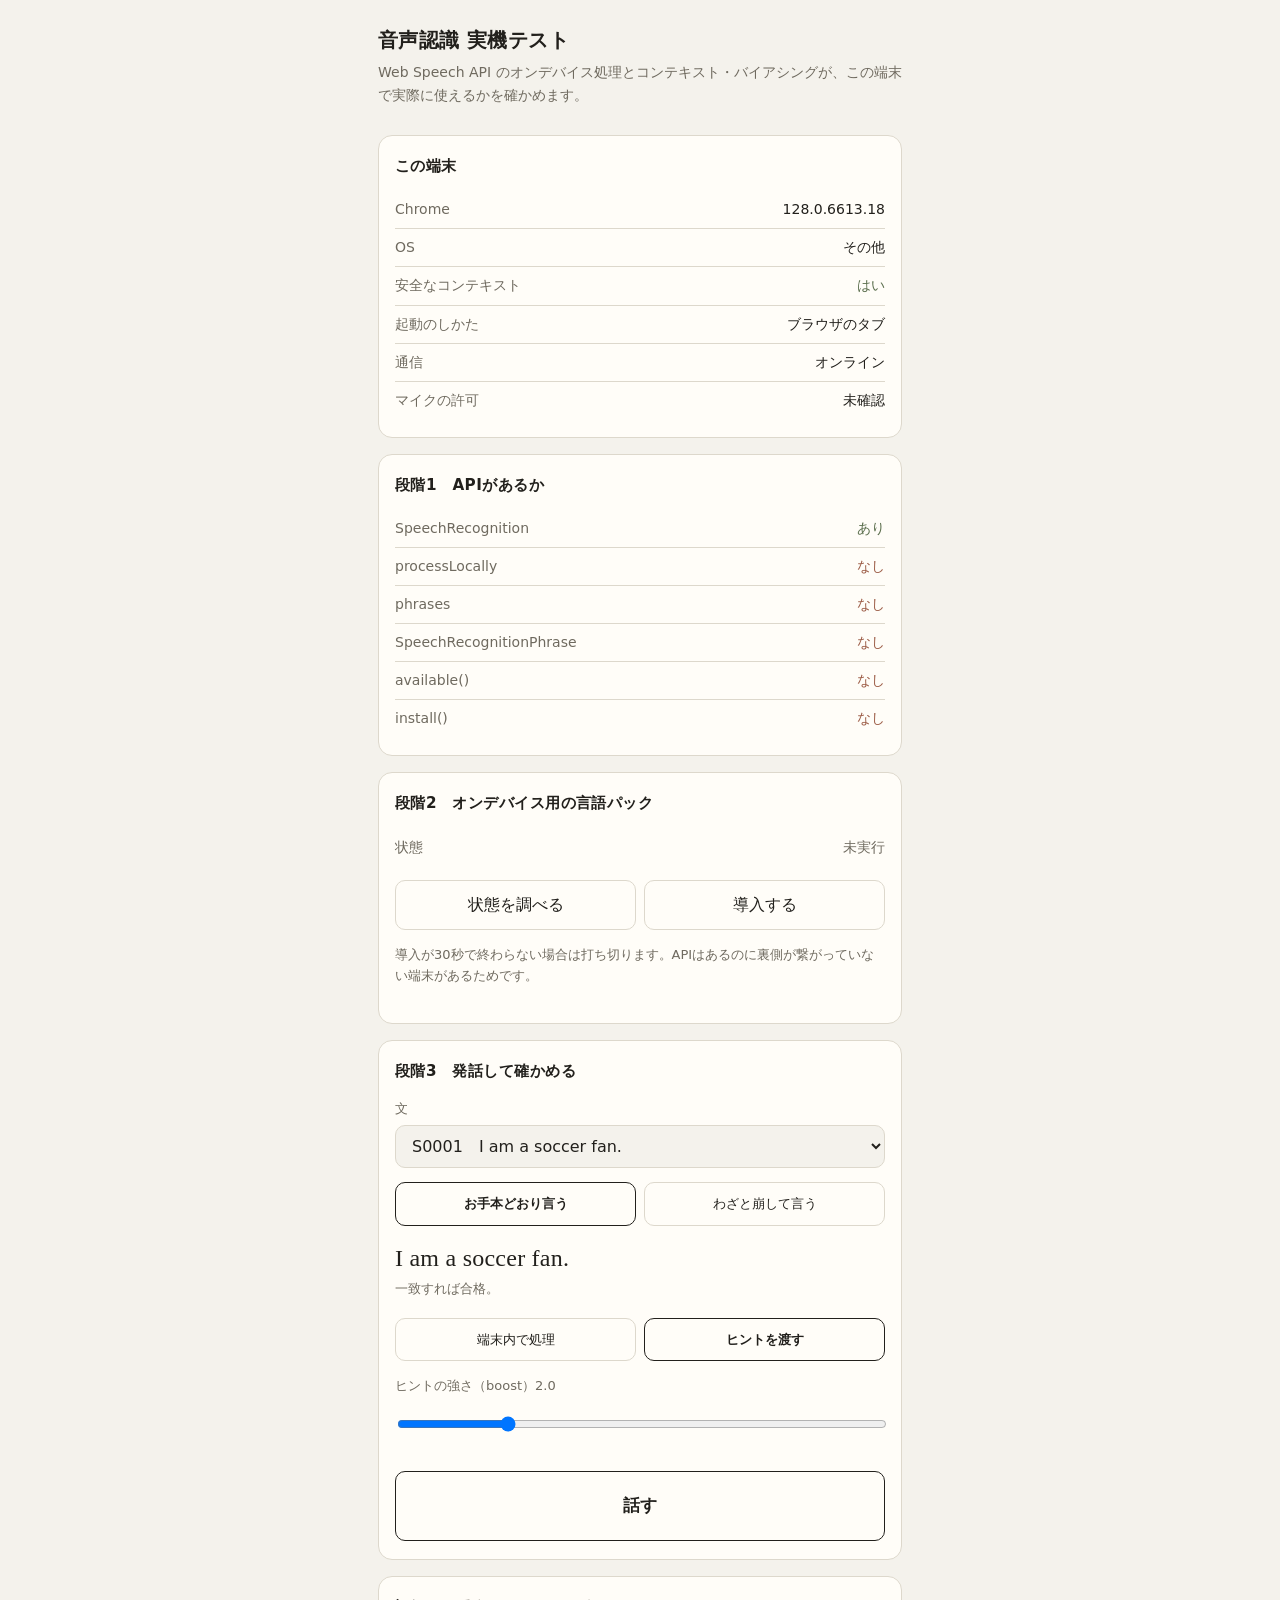
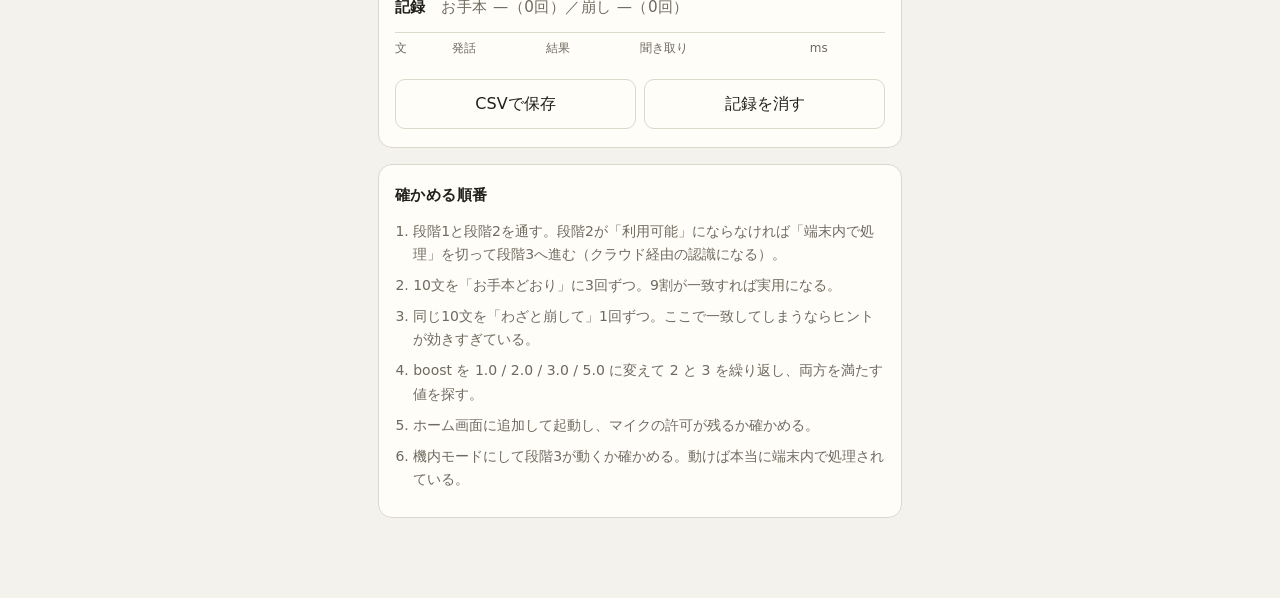
==== index.html @ e78a42db "Add files via upload" ====
<!DOCTYPE html>
<html lang="ja">
<head>
<meta charset="utf-8">
<meta name="viewport" content="width=device-width, initial-scale=1, viewport-fit=cover">
<title>音声認識 実機テスト</title>
<style>
  :root{
    color-scheme: light dark;
    --bg:#f4f2ec; --surface:#fffdf8; --line:#ddd8cc; --text:#22201c;
    --muted:#6f6a5f; --pass:#5c6f4e; --fail:#9c5c46; --wait:#7a6f52;
    box-sizing:border-box;
    padding-top: env(safe-area-inset-top, 0px);
    padding-bottom: env(safe-area-inset-bottom, 0px);
  }
  @media (prefers-color-scheme: dark){
    :root:not([data-theme="light"]){
      --bg:#1b1a17; --surface:#24221e; --line:#3b3831; --text:#e9e5db;
      --muted:#989285; --pass:#9db088; --fail:#c98a70; --wait:#bda874;
    }
  }
  :root[data-theme="dark"]{
    --bg:#1b1a17; --surface:#24221e; --line:#3b3831; --text:#e9e5db;
    --muted:#989285; --pass:#9db088; --fail:#c98a70; --wait:#bda874;
  }
  *,*::before,*::after{box-sizing:inherit}
  html{scroll-padding-top: env(safe-area-inset-top, 0px);}
  body{
    margin:0; background:var(--bg); color:var(--text);
    font-family:"Hiragino Sans","Noto Sans JP",system-ui,-apple-system,"Segoe UI",sans-serif;
    font-size:16px; line-height:1.65; -webkit-text-size-adjust:100%;
  }
  main{max-width:560px; margin:0 auto; padding:24px 18px 64px;}
  h1{font-size:1.25rem; font-weight:600; margin:0 0 4px; letter-spacing:.02em;}
  h2{font-size:.95rem; font-weight:600; margin:0 0 12px; letter-spacing:.03em;}
  p{margin:0 0 12px;}
  .lede{color:var(--muted); font-size:.875rem; margin-bottom:28px;}
  section{
    background:var(--surface); border:0.5px solid var(--line); border-radius:14px;
    padding:18px 16px; margin-bottom:16px;
  }
  .row{display:flex; justify-content:space-between; gap:12px; padding:7px 0; border-top:0.5px solid var(--line); font-size:.875rem;}
  .row:first-of-type{border-top:0;}
  .row dt{color:var(--muted); flex:0 0 auto;}
  .row dd{margin:0; text-align:right; word-break:break-word; font-variant-numeric:tabular-nums;}
  dl{margin:0;}
  .muted{color:var(--muted);}
  .pass{color:var(--pass);} .fail{color:var(--fail);} .wait{color:var(--wait);}
  button{
    font:inherit; color:var(--text); background:transparent;
    border:0.5px solid var(--line); border-radius:10px;
    padding:11px 16px; cursor:pointer; -webkit-tap-highlight-color:transparent;
  }
  button:active{transform:scale(.985);}
  button:focus-visible{outline:2px solid var(--text); outline-offset:2px;}
  button[disabled]{opacity:.4; cursor:default;}
  .primary{width:100%; padding:20px; font-size:1.05rem; font-weight:600; border-width:1px; border-color:var(--text);}
  .primary.live{border-color:var(--wait); color:var(--wait);}
  label{display:block; font-size:.8125rem; color:var(--muted); margin:14px 0 6px;}
  select, input[type=range]{width:100%; font:inherit; color:var(--text); background:var(--bg);
    border:0.5px solid var(--line); border-radius:10px; padding:10px 12px;}
  .toggles{display:flex; gap:8px; margin-top:14px; flex-wrap:wrap;}
  .toggles button{flex:1 1 0; min-width:120px; font-size:.8125rem; padding:10px 8px;}
  .toggles button[aria-pressed=true]{border-color:var(--text); font-weight:600;}
  .say{
    font-family:ui-serif,Georgia,"Times New Roman",serif;
    font-size:1.5rem; line-height:1.35; margin:16px 0 4px; letter-spacing:.01em;
  }
  .sayNote{font-size:.8125rem; color:var(--muted); margin-bottom:18px;}
  .verdict{font-size:1.05rem; font-weight:600; margin:14px 0 6px;}
  .heard{font-size:.9375rem; word-break:break-word;}
  .heard span{color:var(--muted); font-size:.8125rem;}
  table{width:100%; border-collapse:collapse; font-size:.75rem; font-variant-numeric:tabular-nums;}
  th,td{text-align:left; padding:6px 6px 6px 0; border-top:0.5px solid var(--line); vertical-align:top;}
  th{color:var(--muted); font-weight:500;}
  .logwrap{overflow-x:auto; -webkit-overflow-scrolling:touch; margin-top:4px;}
  .actions{display:flex; gap:8px; margin-top:14px;}
  .actions button{flex:1;}
  ol{margin:0; padding-left:1.3em; font-size:.875rem; color:var(--muted);}
  ol li{margin-bottom:8px;}
  code{font-family:ui-monospace,SFMono-Regular,Menlo,monospace; font-size:.85em;}
</style>
</head>
<body>
<main>
  <h1>音声認識 実機テスト</h1>
  <p class="lede">Web Speech API のオンデバイス処理とコンテキスト・バイアシングが、この端末で実際に使えるかを確かめます。</p>

  <section>
    <h2>この端末</h2>
    <dl id="env"></dl>
  </section>

  <section>
    <h2>段階1　APIがあるか</h2>
    <dl id="exist"></dl>
  </section>

  <section>
    <h2>段階2　オンデバイス用の言語パック</h2>
    <dl id="ondevice"><div class="row"><dt>状態</dt><dd class="muted">未実行</dd></div></dl>
    <div class="actions">
      <button id="btnAvail">状態を調べる</button>
      <button id="btnInstall">導入する</button>
    </div>
    <p class="sayNote" style="margin-top:14px">導入が30秒で終わらない場合は打ち切ります。APIはあるのに裏側が繋がっていない端末があるためです。</p>
  </section>

  <section>
    <h2>段階3　発話して確かめる</h2>

    <label for="sent">文</label>
    <select id="sent"></select>

    <div class="toggles" role="group" aria-label="発話の種類">
      <button id="modeOk" aria-pressed="true">お手本どおり言う</button>
      <button id="modeNg" aria-pressed="false">わざと崩して言う</button>
    </div>

    <p class="say" id="sayText"></p>
    <p class="sayNote" id="sayNote"></p>

    <div class="toggles" role="group" aria-label="認識の設定">
      <button id="tgLocal" aria-pressed="false">端末内で処理</button>
      <button id="tgPhrases" aria-pressed="true">ヒントを渡す</button>
    </div>

    <label for="boost">ヒントの強さ（boost）<span id="boostVal">2.0</span></label>
    <input type="range" id="boost" min="1" max="6" step="0.5" value="2">

    <button class="primary" id="btnRec" style="margin-top:20px">話す</button>

    <div id="result" hidden>
      <p class="verdict" id="verdict"></p>
      <p class="heard" id="heard"></p>
    </div>
  </section>

  <section>
    <h2>記録　<span id="count" style="color:var(--muted);font-weight:400"></span></h2>
    <div class="logwrap">
      <table>
        <thead><tr><th>文</th><th>発話</th><th>結果</th><th>聞き取り</th><th>ms</th></tr></thead>
        <tbody id="log"></tbody>
      </table>
    </div>
    <div class="actions">
      <button id="btnCsv">CSVで保存</button>
      <button id="btnClear">記録を消す</button>
    </div>
  </section>

  <section>
    <h2>確かめる順番</h2>
    <ol>
      <li>段階1と段階2を通す。段階2が「利用可能」にならなければ「端末内で処理」を切って段階3へ進む（クラウド経由の認識になる）。</li>
      <li>10文を「お手本どおり」に3回ずつ。9割が一致すれば実用になる。</li>
      <li>同じ10文を「わざと崩して」1回ずつ。ここで一致してしまうならヒントが効きすぎている。</li>
      <li>boost を 1.0 / 2.0 / 3.0 / 5.0 に変えて 2 と 3 を繰り返し、両方を満たす値を探す。</li>
      <li>ホーム画面に追加して起動し、マイクの許可が残るか確かめる。</li>
      <li>機内モードにして段階3が動くか確かめる。動けば本当に端末内で処理されている。</li>
    </ol>
  </section>
</main>

<script>
(() => {
'use strict';

/* ---------- 検証に使う10文 ---------- */
const SENTENCES = [
  { id:'S0001', ok:'I am a soccer fan.',                 ng:'I am a tennis fan.',            note:'fan を別の名詞に置き換えた' },
  { id:'S0002', ok:'I can see you tomorrow morning.',     ng:'I can see you tomorrow evening.',note:'morning を evening に' },
  { id:'S0003', ok:'You will be able to swim soon.',      ng:'You will be able to sing soon.', note:'swim を sing に' },
  { id:'S0004', ok:'She could play the violin at five.',  ng:'She could play the piano at five.',note:'violin を piano に' },
  { id:'S0005', ok:'You can enter if you have a ticket.', ng:'You can enter if you have a card.',note:'ticket を card に' },
  { id:'S0006', ok:"You can't park your car here.",       ng:'You can park your car here.',    note:"can't を can に（否定の脱落）" },
  { id:'S0007', ok:'Can I turn on the radio?',            ng:'Can I turn off the radio?',      note:'on を off に' },
  { id:'S0008', ok:'Can you open the window?',            ng:'Can I open the window?',         note:'依頼を許可に（you → I）' },
  { id:'S0009', ok:'Could you lend me the book?',         ng:'Could you borrow me the book?',  note:'lend を borrow に' },
  { id:'S0010', ok:'May I use your bathroom?',            ng:'May I use my bathroom?',         note:'your を my に' },
];

/* ---------- 正規化（本番アプリと同じ規則） ---------- */
const CONTRACTIONS = [
  [/\bi'm\b/g,'i am'],[/\bcan't\b/g,'can not'],[/\bcannot\b/g,'can not'],
  [/\bwon't\b/g,'will not'],[/\bdon't\b/g,'do not'],[/\bdoesn't\b/g,'does not'],
  [/\bdidn't\b/g,'did not'],[/\bisn't\b/g,'is not'],[/\baren't\b/g,'are not'],
  [/\bwasn't\b/g,'was not'],[/\bweren't\b/g,'were not'],[/\bcouldn't\b/g,'could not'],
  [/\bshouldn't\b/g,'should not'],[/\bwouldn't\b/g,'would not'],[/\bmustn't\b/g,'must not'],
  [/\byou'll\b/g,'you will'],[/\bi'll\b/g,'i will'],[/\bhe'll\b/g,'he will'],
  [/\bshe'll\b/g,'she will'],[/\bwe'll\b/g,'we will'],[/\bthey'll\b/g,'they will'],
  [/\bit's\b/g,'it is'],[/\bthat's\b/g,'that is'],
  [/\bi've\b/g,'i have'],[/\byou've\b/g,'you have'],[/\bwe've\b/g,'we have'],
];
const NO_APOS = [
  [/\bcant\b/g,'can not'],[/\bwont\b/g,'will not'],[/\bdont\b/g,'do not'],
  [/\bdoesnt\b/g,'does not'],[/\bdidnt\b/g,'did not'],[/\bisnt\b/g,'is not'],
  [/\barent\b/g,'are not'],[/\bwasnt\b/g,'was not'],[/\bwerent\b/g,'were not'],
  [/\bcouldnt\b/g,'could not'],[/\bshouldnt\b/g,'should not'],[/\bmustnt\b/g,'must not'],
  [/\byoull\b/g,'you will'],[/\btheyll\b/g,'they will'],[/\bweve\b/g,'we have'],
  [/\bive\b/g,'i have'],[/\byouve\b/g,'you have'],[/\bim\b/g,'i am'],
];
const NUM = ['zero','one','two','three','four','five','six','seven','eight','nine','ten',
  'eleven','twelve','thirteen','fourteen','fifteen','sixteen','seventeen','eighteen','nineteen','twenty'];

function normalize(s){
  let t = (s || '').toLowerCase().replace(/[\u2018\u2019\u02bc]/g, "'");
  for (const [re, to] of CONTRACTIONS) t = t.replace(re, to);
  t = t.replace(/[^a-z0-9\s]/g, ' ');
  for (const [re, to] of NO_APOS) t = t.replace(re, to);
  t = t.replace(/\b(\d{1,2})\b/g, (m, d) => (NUM[+d] !== undefined ? NUM[+d] : m));
  return t.replace(/\s+/g, ' ').trim();
}

/* ---------- 表示ヘルパ ---------- */
const $ = id => document.getElementById(id);
function row(dl, label, value, cls){
  const d = document.createElement('div'); d.className = 'row';
  const dt = document.createElement('dt'); dt.textContent = label;
  const dd = document.createElement('dd'); dd.textContent = value;
  if (cls) dd.className = cls;
  d.append(dt, dd); dl.append(d);
}

/* ---------- 段階1：環境とAPIの有無 ---------- */
const SR = window.SpeechRecognition || window.webkitSpeechRecognition;
const hasPhraseCtor = typeof window.SpeechRecognitionPhrase !== 'undefined';

(function showEnv(){
  const dl = $('env');
  const ua = navigator.userAgent;
  const chrome = (ua.match(/Chrome\/([\d.]+)/) || [])[1];
  const standalone = matchMedia('(display-mode: standalone)').matches;
  row(dl, 'Chrome', chrome || '不明', chrome ? '' : 'fail');
  row(dl, 'OS', /Android/.test(ua) ? 'Android' : /iPhone|iPad/.test(ua) ? 'iOS' : 'その他');
  row(dl, '安全なコンテキスト', isSecureContext ? 'はい' : 'いいえ（HTTPSが必要）', isSecureContext ? 'pass' : 'fail');
  row(dl, '起動のしかた', standalone ? 'ホーム画面から' : 'ブラウザのタブ');
  row(dl, '通信', navigator.onLine ? 'オンライン' : 'オフライン');
  if (navigator.permissions) {
    navigator.permissions.query({ name: 'microphone' })
      .then(p => row(dl, 'マイクの許可', p.state === 'granted' ? '許可済み' : p.state === 'denied' ? '拒否' : '未確認',
                     p.state === 'granted' ? 'pass' : p.state === 'denied' ? 'fail' : ''))
      .catch(() => {});
  }
})();

(function showExist(){
  const dl = $('exist');
  const p = SR && SR.prototype;
  const checks = [
    ['SpeechRecognition', !!SR],
    ['processLocally', !!p && 'processLocally' in p],
    ['phrases', !!p && 'phrases' in p],
    ['SpeechRecognitionPhrase', hasPhraseCtor],
    ['available()', !!SR && typeof SR.available === 'function'],
    ['install()', !!SR && typeof SR.install === 'function'],
  ];
  for (const [name, ok] of checks) row(dl, name, ok ? 'あり' : 'なし', ok ? 'pass' : 'fail');
  if (!SR) {
    $('btnRec').disabled = true;
    $('btnAvail').disabled = true;
    $('btnInstall').disabled = true;
  }
})();

/* ---------- 段階2：言語パック ---------- */
const OPTS = { langs: ['en-US'], processLocally: true };
const AVAIL_JA = { available:'利用可能', downloading:'取得中', downloadable:'未取得（導入が必要）', unavailable:'この端末では使えない' };

function setOnDevice(label, value, cls){
  const dl = $('ondevice'); dl.innerHTML = '';
  row(dl, label, value, cls);
}

$('btnAvail').addEventListener('click', async () => {
  setOnDevice('状態', '確認中…', 'wait');
  try {
    const r = await SR.available(OPTS);
    setOnDevice('状態', AVAIL_JA[r] || String(r), r === 'available' ? 'pass' : r === 'unavailable' ? 'fail' : 'wait');
  } catch (e) {
    setOnDevice('状態', 'エラー：' + e.name, 'fail');
  }
});

$('btnInstall').addEventListener('click', async () => {
  setOnDevice('導入', '実行中（最大30秒）…', 'wait');
  const t0 = performance.now();
  try {
    const r = await Promise.race([
      SR.install(OPTS),
      new Promise(res => setTimeout(() => res('__timeout'), 30000)),
    ]);
    const ms = Math.round(performance.now() - t0);
    if (r === '__timeout') {
      setOnDevice('導入', '30秒で応答なし。裏側が繋がっていない可能性が高い', 'fail');
    } else {
      setOnDevice('導入', (r ? '完了' : '失敗') + `（${ms}ms）`, r ? 'pass' : 'fail');
    }
  } catch (e) {
    setOnDevice('導入', 'エラー：' + e.name, 'fail');
  }
});

/* ---------- 段階3：発話テスト ---------- */
let mode = 'ok';
let useLocal = false;
let usePhrases = true;
let boost = 2.0;

const sel = $('sent');
SENTENCES.forEach((s, i) => {
  const o = document.createElement('option');
  o.value = String(i); o.textContent = `${s.id}　${s.ok}`;
  sel.append(o);
});

function refreshPrompt(){
  const s = SENTENCES[+sel.value];
  $('sayText').textContent = mode === 'ok' ? s.ok : s.ng;
  $('sayNote').textContent = mode === 'ok'
    ? '一致すれば合格。'
    : `${s.note}。ここで一致してしまうとヒントが効きすぎている。`;
  $('result').hidden = true;
}
sel.addEventListener('change', refreshPrompt);

$('modeOk').addEventListener('click', () => { mode = 'ok'; $('modeOk').setAttribute('aria-pressed','true'); $('modeNg').setAttribute('aria-pressed','false'); refreshPrompt(); });
$('modeNg').addEventListener('click', () => { mode = 'ng'; $('modeOk').setAttribute('aria-pressed','false'); $('modeNg').setAttribute('aria-pressed','true'); refreshPrompt(); });
$('tgLocal').addEventListener('click', () => { useLocal = !useLocal; $('tgLocal').setAttribute('aria-pressed', String(useLocal)); });
$('tgPhrases').addEventListener('click', () => { usePhrases = !usePhrases; $('tgPhrases').setAttribute('aria-pressed', String(usePhrases)); });
$('boost').addEventListener('input', e => { boost = +e.target.value; $('boostVal').textContent = boost.toFixed(1); });

function buildPhrases(text){
  if (!hasPhraseCtor) return null;
  let list = null;
  try { list = [new SpeechRecognitionPhrase(text, boost)]; }
  catch (e) {
    try { list = [new SpeechRecognitionPhrase({ phrase: text, boost })]; } catch (e2) { return null; }
  }
  if (typeof window.SpeechRecognitionPhraseList !== 'undefined') {
    try { return new SpeechRecognitionPhraseList(list); } catch (e) { /* 配列のまま返す */ }
  }
  return list;
}

let running = false;
$('btnRec').addEventListener('click', () => { running ? stop() : start(); });

let rec = null, guard = null, t0 = 0, tSpeechEnd = 0, phraseNote = '';

function setBtn(text, live){
  $('btnRec').textContent = text;
  $('btnRec').classList.toggle('live', !!live);
}

function start(){
  const s = SENTENCES[+sel.value];
  const target = s.ok;                 // 判定はつねに正解文に対して行う
  const spoken = mode === 'ok' ? s.ok : s.ng;

  rec = new SR();
  rec.lang = 'en-US';
  rec.continuous = false;
  rec.interimResults = false;
  rec.maxAlternatives = 3;
  phraseNote = '';

  if (useLocal) {
    try { rec.processLocally = true; } catch (e) { phraseNote = 'processLocally 設定不可'; }
  }
  if (usePhrases) {
    const p = buildPhrases(target);
    if (p) { try { rec.phrases = p; } catch (e) { phraseNote = 'phrases 設定不可（' + e.name + '）'; } }
    else { phraseNote = 'SpeechRecognitionPhrase 未対応'; }
  }

  let done = false;
  const finish = (alts, err) => {
    if (done) return; done = true;
    clearTimeout(guard);
    running = false; setBtn('話す', false);
    record(s, spoken, target, alts, err);
  };

  rec.onresult = e => {
    const alts = [];
    for (let i = 0; i < e.results[0].length; i++) alts.push(e.results[0][i].transcript);
    finish(alts, null);
  };
  rec.onerror = e => finish([], e.error);
  rec.onend = () => finish([], 'no-result');
  rec.onspeechend = () => { tSpeechEnd = performance.now(); };

  try {
    t0 = performance.now(); tSpeechEnd = 0;
    rec.start();
    running = true; setBtn('聞いています　タップで終了', true);
    guard = setTimeout(() => { try { rec.abort(); } catch (e) {} finish([], 'timeout-15s'); }, 15000);
  } catch (e) {
    finish([], 'start-failed:' + e.name);
  }
}

function stop(){ try { rec && rec.stop(); } catch (e) {} }

/* ---------- 判定と記録 ---------- */
const rows = [];

function record(s, spoken, target, alts, err){
  const nTarget = normalize(target);
  const norms = alts.map(normalize);
  const first = norms[0] === nTarget;
  const any = norms.includes(nTarget);
  const matched = first ? 'first' : any ? 'alt' : 'none';

  // 期待どおりか：お手本どおり→一致すべき／崩して言った→一致すべきでない
  const expectMatch = (mode === 'ok');
  const good = err ? false : (expectMatch ? any : !any);

  const ms = Math.round(performance.now() - (tSpeechEnd || t0));
  const totalMs = Math.round(performance.now() - t0);

  $('result').hidden = false;
  $('verdict').textContent = err
    ? 'エラー：' + err
    : good ? (expectMatch ? '一致した（期待どおり）' : '一致しなかった（期待どおり）')
           : (expectMatch ? '一致しなかった（要注意）' : '一致してしまった（ヒントが効きすぎ）');
  $('verdict').className = 'verdict ' + (err ? 'fail' : good ? 'pass' : 'fail');
  $('heard').innerHTML = alts.length
    ? alts.map((a, i) => `<span>候補${i + 1}</span> ${escapeHtml(a)}<br><span>正規化 ${escapeHtml(normalize(a))}</span>`).join('<br>')
    : '<span>聞き取れませんでした</span>';
  if (phraseNote) $('heard').innerHTML += `<br><span>${escapeHtml(phraseNote)}</span>`;

  rows.push({
    time: new Date().toISOString(),
    id: s.id, mode, spoken, target,
    local: useLocal, phrases: usePhrases && !phraseNote, boost,
    heard: alts[0] || '', normalized: norms[0] || '',
    matched, good, err: err || '', responseMs: ms, totalMs,
    note: phraseNote,
  });
  renderLog();
}

function escapeHtml(s){ return String(s).replace(/[&<>"]/g, c => ({ '&':'&amp;','<':'&lt;','>':'&gt;','"':'&quot;' }[c])); }

function renderLog(){
  const tb = $('log'); tb.innerHTML = '';
  for (const r of rows.slice().reverse()) {
    const tr = document.createElement('tr');
    const cells = [
      r.id,
      r.mode === 'ok' ? 'お手本' : '崩し',
      r.err ? 'エラー' : (r.good ? '期待どおり' : '要注意'),
      r.heard || '—',
      r.responseMs,
    ];
    cells.forEach((c, i) => {
      const td = document.createElement('td');
      td.textContent = c;
      if (i === 2) td.className = r.err ? 'fail' : (r.good ? 'pass' : 'fail');
      tr.append(td);
    });
    tb.append(tr);
  }
  const ok = rows.filter(r => r.mode === 'ok');
  const ng = rows.filter(r => r.mode === 'ng');
  const rate = a => a.length ? Math.round(a.filter(r => r.good).length / a.length * 100) + '%' : '—';
  $('count').textContent = `お手本 ${rate(ok)}（${ok.length}回）／崩し ${rate(ng)}（${ng.length}回）`;
}

$('btnCsv').addEventListener('click', () => {
  if (!rows.length) return;
  const head = ['time','id','mode','spoken','target','processLocally','phrases','boost','heard','normalized','matched','good','error','responseMs','totalMs','note'];
  const esc = v => `"${String(v).replace(/"/g, '""')}"`;
  const body = rows.map(r => [r.time,r.id,r.mode,r.spoken,r.target,r.local,r.phrases,r.boost,r.heard,r.normalized,r.matched,r.good,r.err,r.responseMs,r.totalMs,r.note].map(esc).join(','));
  const csv = '\uFEFF' + [head.join(','), ...body].join('\r\n');
  const a = document.createElement('a');
  a.href = URL.createObjectURL(new Blob([csv], { type: 'text/csv' }));
  a.download = `stt-test-${new Date().toISOString().slice(0,19).replace(/[:T]/g,'')}.csv`;
  a.click();
  setTimeout(() => URL.revokeObjectURL(a.href), 1000);
});

$('btnClear').addEventListener('click', () => { rows.length = 0; renderLog(); });

/* ---------- ホーム画面に追加できるようにする ---------- */
(function addManifest(){
  try {
    const c = document.createElement('canvas'); c.width = c.height = 512;
    const g = c.getContext('2d');
    g.fillStyle = '#1b1a17'; g.fillRect(0, 0, 512, 512);
    g.fillStyle = '#e9e5db'; g.font = '600 200px sans-serif';
    g.textAlign = 'center'; g.textBaseline = 'middle';
    g.fillText('STT', 256, 266);
    const m = {
      name: '音声認識 実機テスト', short_name: 'STT検証',
      display: 'standalone', start_url: location.href,
      scope: location.href.replace(/[^/]*$/, ''),
      background_color: '#1b1a17', theme_color: '#1b1a17',
      icons: [{ src: c.toDataURL('image/png'), sizes: '512x512', type: 'image/png', purpose: 'any' }],
    };
    const link = document.createElement('link');
    link.rel = 'manifest';
    link.href = 'data:application/manifest+json,' + encodeURIComponent(JSON.stringify(m));
    document.head.append(link);
  } catch (e) { /* 失敗しても本題には影響しない */ }
})();

refreshPrompt();
renderLog();
})();
</script>
</body>
</html>
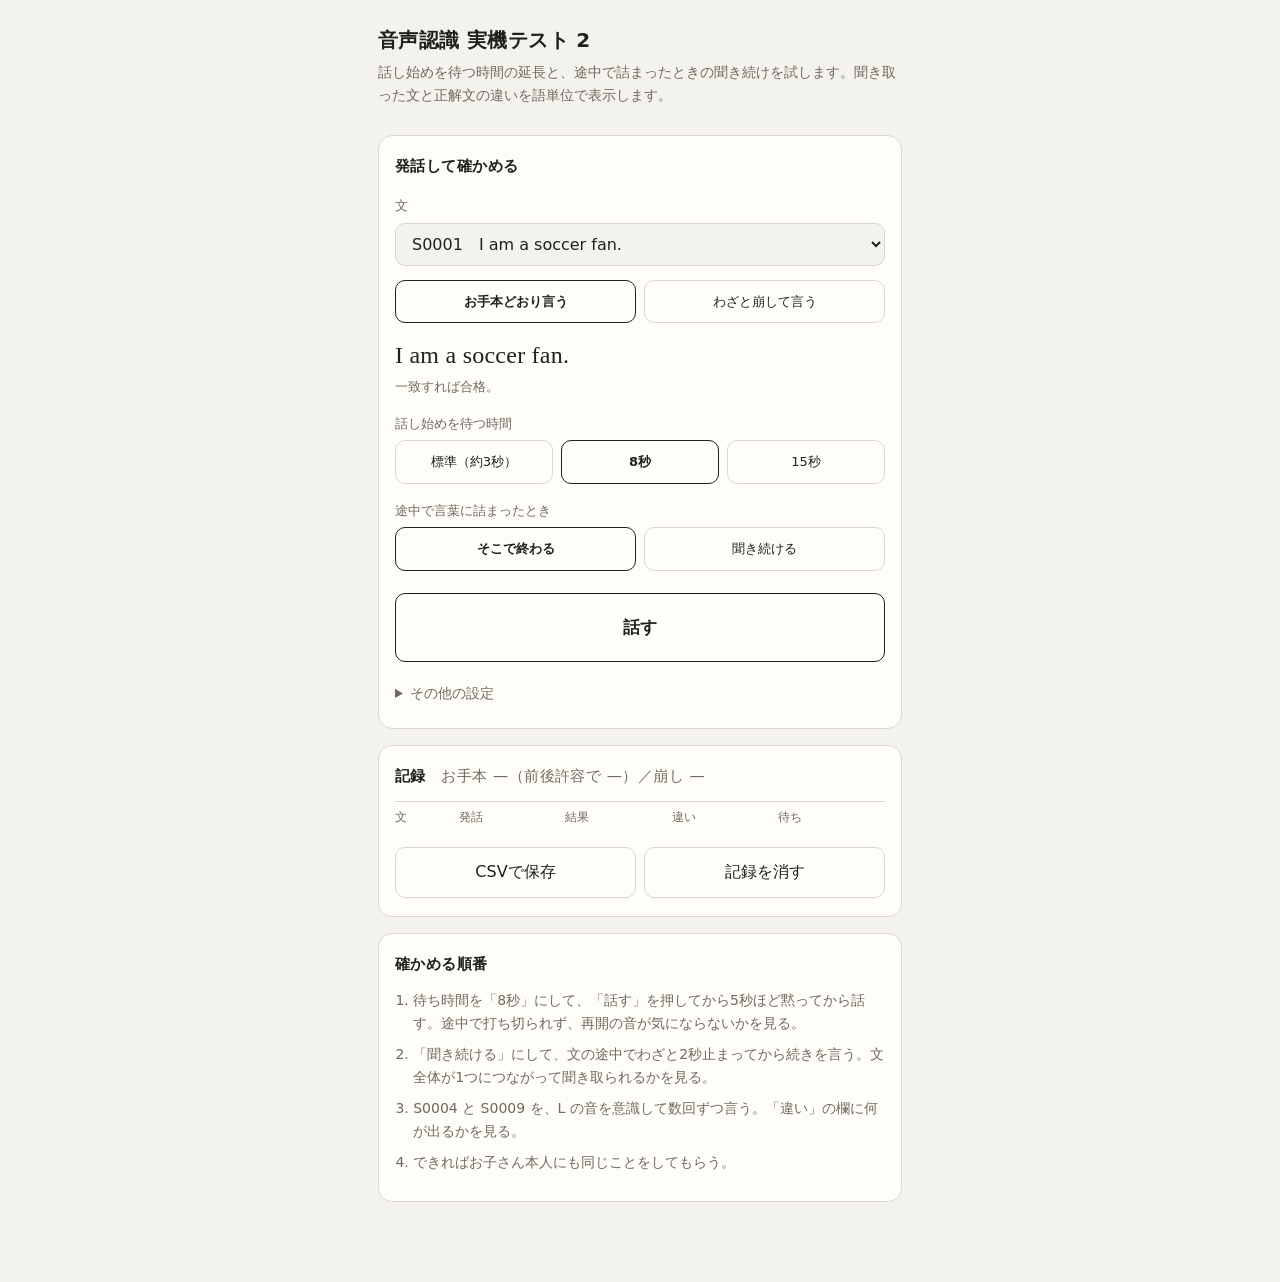
==== commit c82e71c6: "Update index.html" ====
--- a/index.html
+++ b/index.html
@@ -3,7 +3,7 @@
 <head>
 <meta charset="utf-8">
 <meta name="viewport" content="width=device-width, initial-scale=1, viewport-fit=cover">
-<title>音声認識 実機テスト</title>
+<title>音声認識 実機テスト 2</title>
 <style>
   :root{
     color-scheme: light dark;
@@ -54,65 +54,48 @@
   button:active{transform:scale(.985);}
   button:focus-visible{outline:2px solid var(--text); outline-offset:2px;}
   button[disabled]{opacity:.4; cursor:default;}
-  .primary{width:100%; padding:20px; font-size:1.05rem; font-weight:600; border-width:1px; border-color:var(--text);}
+  .primary{width:100%; padding:20px; font-size:1.05rem; font-weight:600; border-width:1px; border-color:var(--text); font-variant-numeric:tabular-nums;}
   .primary.live{border-color:var(--wait); color:var(--wait);}
-  label{display:block; font-size:.8125rem; color:var(--muted); margin:14px 0 6px;}
+  label, .lbl{display:block; font-size:.8125rem; color:var(--muted); margin:16px 0 6px;}
   select, input[type=range]{width:100%; font:inherit; color:var(--text); background:var(--bg);
     border:0.5px solid var(--line); border-radius:10px; padding:10px 12px;}
-  .toggles{display:flex; gap:8px; margin-top:14px; flex-wrap:wrap;}
-  .toggles button{flex:1 1 0; min-width:120px; font-size:.8125rem; padding:10px 8px;}
-  .toggles button[aria-pressed=true]{border-color:var(--text); font-weight:600;}
+  .seg{display:flex; gap:8px; flex-wrap:wrap;}
+  .seg button{flex:1 1 0; min-width:88px; font-size:.8125rem; padding:10px 8px;}
+  .seg button[aria-pressed=true]{border-color:var(--text); font-weight:600;}
   .say{
     font-family:ui-serif,Georgia,"Times New Roman",serif;
     font-size:1.5rem; line-height:1.35; margin:16px 0 4px; letter-spacing:.01em;
   }
-  .sayNote{font-size:.8125rem; color:var(--muted); margin-bottom:18px;}
-  .verdict{font-size:1.05rem; font-weight:600; margin:14px 0 6px;}
-  .heard{font-size:.9375rem; word-break:break-word;}
-  .heard span{color:var(--muted); font-size:.8125rem;}
+  .sayNote{font-size:.8125rem; color:var(--muted); margin-bottom:6px;}
+  .verdict{font-size:1.05rem; font-weight:600; margin:16px 0 6px;}
+  .heard{font-size:.9375rem; word-break:break-word; margin-bottom:8px;}
+  .heard span, .meta{color:var(--muted); font-size:.8125rem;}
+  .diff{font-size:.9375rem; margin-bottom:6px;}
+  .diff b{font-weight:600; color:var(--fail);}
   table{width:100%; border-collapse:collapse; font-size:.75rem; font-variant-numeric:tabular-nums;}
   th,td{text-align:left; padding:6px 6px 6px 0; border-top:0.5px solid var(--line); vertical-align:top;}
   th{color:var(--muted); font-weight:500;}
   .logwrap{overflow-x:auto; -webkit-overflow-scrolling:touch; margin-top:4px;}
   .actions{display:flex; gap:8px; margin-top:14px;}
   .actions button{flex:1;}
+  details{margin-top:16px; font-size:.875rem;}
+  summary{color:var(--muted); cursor:pointer; padding:4px 0;}
   ol{margin:0; padding-left:1.3em; font-size:.875rem; color:var(--muted);}
   ol li{margin-bottom:8px;}
-  code{font-family:ui-monospace,SFMono-Regular,Menlo,monospace; font-size:.85em;}
 </style>
 </head>
 <body>
 <main>
-  <h1>音声認識 実機テスト</h1>
-  <p class="lede">Web Speech API のオンデバイス処理とコンテキスト・バイアシングが、この端末で実際に使えるかを確かめます。</p>
+  <h1>音声認識 実機テスト 2</h1>
+  <p class="lede">話し始めを待つ時間の延長と、途中で詰まったときの聞き続けを試します。聞き取った文と正解文の違いを語単位で表示します。</p>
 
   <section>
-    <h2>この端末</h2>
-    <dl id="env"></dl>
-  </section>
-
-  <section>
-    <h2>段階1　APIがあるか</h2>
-    <dl id="exist"></dl>
-  </section>
-
-  <section>
-    <h2>段階2　オンデバイス用の言語パック</h2>
-    <dl id="ondevice"><div class="row"><dt>状態</dt><dd class="muted">未実行</dd></div></dl>
-    <div class="actions">
-      <button id="btnAvail">状態を調べる</button>
-      <button id="btnInstall">導入する</button>
-    </div>
-    <p class="sayNote" style="margin-top:14px">導入が30秒で終わらない場合は打ち切ります。APIはあるのに裏側が繋がっていない端末があるためです。</p>
-  </section>
-
-  <section>
-    <h2>段階3　発話して確かめる</h2>
+    <h2>発話して確かめる</h2>
 
     <label for="sent">文</label>
     <select id="sent"></select>
 
-    <div class="toggles" role="group" aria-label="発話の種類">
+    <div class="seg" role="group" aria-label="発話の種類" style="margin-top:14px">
       <button id="modeOk" aria-pressed="true">お手本どおり言う</button>
       <button id="modeNg" aria-pressed="false">わざと崩して言う</button>
     </div>
@@ -120,27 +103,43 @@
     <p class="say" id="sayText"></p>
     <p class="sayNote" id="sayNote"></p>
 
-    <div class="toggles" role="group" aria-label="認識の設定">
-      <button id="tgLocal" aria-pressed="false">端末内で処理</button>
-      <button id="tgPhrases" aria-pressed="true">ヒントを渡す</button>
+    <span class="lbl">話し始めを待つ時間</span>
+    <div class="seg" role="group" aria-label="話し始めを待つ時間" id="waitSeg">
+      <button data-wait="0" aria-pressed="false">標準（約3秒）</button>
+      <button data-wait="8000" aria-pressed="true">8秒</button>
+      <button data-wait="15000" aria-pressed="false">15秒</button>
     </div>
 
-    <label for="boost">ヒントの強さ（boost）<span id="boostVal">2.0</span></label>
-    <input type="range" id="boost" min="1" max="6" step="0.5" value="2">
-
-    <button class="primary" id="btnRec" style="margin-top:20px">話す</button>
+    <span class="lbl">途中で言葉に詰まったとき</span>
+    <div class="seg" role="group" aria-label="途中で詰まったとき" id="contSeg">
+      <button data-cont="0" aria-pressed="true">そこで終わる</button>
+      <button data-cont="1" aria-pressed="false">聞き続ける</button>
+    </div>
+
+    <button class="primary" id="btnRec" style="margin-top:22px">話す</button>
 
     <div id="result" hidden>
       <p class="verdict" id="verdict"></p>
+      <p class="diff" id="diff"></p>
       <p class="heard" id="heard"></p>
+      <p class="meta" id="meta"></p>
     </div>
+
+    <details>
+      <summary>その他の設定</summary>
+      <dl id="env" style="margin-top:8px"></dl>
+      <div class="seg" style="margin-top:12px">
+        <button id="tgLocal" aria-pressed="false">端末内で処理</button>
+        <button id="tgPhrases" aria-pressed="false" hidden>ヒントを渡す</button>
+      </div>
+    </details>
   </section>
 
   <section>
-    <h2>記録　<span id="count" style="color:var(--muted);font-weight:400"></span></h2>
+    <h2>記録　<span id="count" class="muted" style="font-weight:400"></span></h2>
     <div class="logwrap">
       <table>
-        <thead><tr><th>文</th><th>発話</th><th>結果</th><th>聞き取り</th><th>ms</th></tr></thead>
+        <thead><tr><th>文</th><th>発話</th><th>結果</th><th>違い</th><th>待ち</th></tr></thead>
         <tbody id="log"></tbody>
       </table>
     </div>
@@ -153,32 +152,29 @@
   <section>
     <h2>確かめる順番</h2>
     <ol>
-      <li>段階1と段階2を通す。段階2が「利用可能」にならなければ「端末内で処理」を切って段階3へ進む（クラウド経由の認識になる）。</li>
-      <li>10文を「お手本どおり」に3回ずつ。9割が一致すれば実用になる。</li>
-      <li>同じ10文を「わざと崩して」1回ずつ。ここで一致してしまうならヒントが効きすぎている。</li>
-      <li>boost を 1.0 / 2.0 / 3.0 / 5.0 に変えて 2 と 3 を繰り返し、両方を満たす値を探す。</li>
-      <li>ホーム画面に追加して起動し、マイクの許可が残るか確かめる。</li>
-      <li>機内モードにして段階3が動くか確かめる。動けば本当に端末内で処理されている。</li>
+      <li>待ち時間を「8秒」にして、「話す」を押してから5秒ほど黙ってから話す。途中で打ち切られず、再開の音が気にならないかを見る。</li>
+      <li>「聞き続ける」にして、文の途中でわざと2秒止まってから続きを言う。文全体が1つにつながって聞き取られるかを見る。</li>
+      <li>S0004 と S0009 を、L の音を意識して数回ずつ言う。「違い」の欄に何が出るかを見る。</li>
+      <li>できればお子さん本人にも同じことをしてもらう。</li>
     </ol>
   </section>
 </main>
-
 <script>
 (() => {
 'use strict';
 
 /* ---------- 検証に使う10文 ---------- */
 const SENTENCES = [
-  { id:'S0001', ok:'I am a soccer fan.',                 ng:'I am a tennis fan.',            note:'fan を別の名詞に置き換えた' },
-  { id:'S0002', ok:'I can see you tomorrow morning.',     ng:'I can see you tomorrow evening.',note:'morning を evening に' },
-  { id:'S0003', ok:'You will be able to swim soon.',      ng:'You will be able to sing soon.', note:'swim を sing に' },
+  { id:'S0001', ok:'I am a soccer fan.',                 ng:'I am a tennis fan.',             note:'soccer を tennis に' },
+  { id:'S0002', ok:'I can see you tomorrow morning.',     ng:'I can see you tomorrow evening.', note:'morning を evening に' },
+  { id:'S0003', ok:'You will be able to swim soon.',      ng:'You will be able to sing soon.',  note:'swim を sing に' },
   { id:'S0004', ok:'She could play the violin at five.',  ng:'She could play the piano at five.',note:'violin を piano に' },
   { id:'S0005', ok:'You can enter if you have a ticket.', ng:'You can enter if you have a card.',note:'ticket を card に' },
-  { id:'S0006', ok:"You can't park your car here.",       ng:'You can park your car here.',    note:"can't を can に（否定の脱落）" },
-  { id:'S0007', ok:'Can I turn on the radio?',            ng:'Can I turn off the radio?',      note:'on を off に' },
-  { id:'S0008', ok:'Can you open the window?',            ng:'Can I open the window?',         note:'依頼を許可に（you → I）' },
-  { id:'S0009', ok:'Could you lend me the book?',         ng:'Could you borrow me the book?',  note:'lend を borrow に' },
-  { id:'S0010', ok:'May I use your bathroom?',            ng:'May I use my bathroom?',         note:'your を my に' },
+  { id:'S0006', ok:"You can't park your car here.",       ng:'You can park your car here.',     note:"can't を can に" },
+  { id:'S0007', ok:'Can I turn on the radio?',            ng:'Can I turn off the radio?',       note:'on を off に' },
+  { id:'S0008', ok:'Can you open the window?',            ng:'Can I open the window?',          note:'you を I に' },
+  { id:'S0009', ok:'Could you lend me the book?',         ng:'Could you borrow me the book?',   note:'lend を borrow に' },
+  { id:'S0010', ok:'May I use your bathroom?',            ng:'May I use my bathroom?',          note:'your を my に' },
 ];
 
 /* ---------- 正規化（本番アプリと同じ規則） ---------- */
@@ -201,16 +197,52 @@
   [/\byoull\b/g,'you will'],[/\btheyll\b/g,'they will'],[/\bweve\b/g,'we have'],
   [/\bive\b/g,'i have'],[/\byouve\b/g,'you have'],[/\bim\b/g,'i am'],
 ];
-const NUM = ['zero','one','two','three','four','five','six','seven','eight','nine','ten',
-  'eleven','twelve','thirteen','fourteen','fifteen','sixteen','seventeen','eighteen','nineteen','twenty'];
+const ONES = ['zero','one','two','three','four','five','six','seven','eight','nine','ten',
+  'eleven','twelve','thirteen','fourteen','fifteen','sixteen','seventeen','eighteen','nineteen'];
+const TENS = ['','','twenty','thirty','forty','fifty','sixty','seventy','eighty','ninety'];
+function numWords(n){ if (n < 20) return ONES[n]; const o = n % 10; return TENS[Math.floor(n/10)] + (o ? ' ' + ONES[o] : ''); }
 
 function normalize(s){
   let t = (s || '').toLowerCase().replace(/[\u2018\u2019\u02bc]/g, "'");
+  // 時刻表記：認識器は "at five" を "at 5:00" と書き起こすことがある
+  t = t.replace(/\b(\d{1,2}):00\b/g, '$1').replace(/\b(\d{1,2}):(\d{2})\b/g, '$1 $2');
   for (const [re, to] of CONTRACTIONS) t = t.replace(re, to);
   t = t.replace(/[^a-z0-9\s]/g, ' ');
   for (const [re, to] of NO_APOS) t = t.replace(re, to);
-  t = t.replace(/\b(\d{1,2})\b/g, (m, d) => (NUM[+d] !== undefined ? NUM[+d] : m));
+  t = t.replace(/\b(\d{1,2})\b/g, (m, d) => numWords(+d));
   return t.replace(/\s+/g, ' ').trim();
+}
+
+/* ---------- 語単位の違い（正解文 → 聞き取り） ---------- */
+function wordDiff(targetN, heardN){
+  const a = targetN ? targetN.split(' ') : [];
+  const b = heardN ? heardN.split(' ') : [];
+  const n = a.length, m = b.length;
+  const D = Array.from({ length: n + 1 }, () => new Array(m + 1).fill(0));
+  for (let i = 0; i <= n; i++) D[i][0] = i;
+  for (let j = 0; j <= m; j++) D[0][j] = j;
+  for (let i = 1; i <= n; i++) for (let j = 1; j <= m; j++) {
+    D[i][j] = Math.min(D[i-1][j] + 1, D[i][j-1] + 1, D[i-1][j-1] + (a[i-1] === b[j-1] ? 0 : 1));
+  }
+  const ops = []; let i = n, j = m;
+  while (i > 0 || j > 0) {
+    if (i > 0 && j > 0 && D[i][j] === D[i-1][j-1] + (a[i-1] === b[j-1] ? 0 : 1)) {
+      if (a[i-1] !== b[j-1]) ops.push({ t:'sub', from:a[i-1], to:b[j-1] });
+      i--; j--;
+    } else if (i > 0 && D[i][j] === D[i-1][j] + 1) {
+      ops.push({ t:'del', from:a[i-1] }); i--;
+    } else {
+      ops.push({ t:'ins', to:b[j-1] }); j--;
+    }
+  }
+  return ops.reverse();
+}
+function diffText(ops){
+  return ops.map(o => o.t === 'sub' ? `${o.from}→${o.to}` : o.t === 'del' ? `${o.from}が抜け` : `${o.to}が余分`).join('、');
+}
+// 正解文が、前後に余計な語を挟んでそのまま含まれているか
+function containsTarget(heardN, targetN){
+  return (' ' + heardN + ' ').includes(' ' + targetN + ' ');
 }
 
 /* ---------- 表示ヘルパ ---------- */
@@ -222,91 +254,29 @@
   if (cls) dd.className = cls;
   d.append(dt, dd); dl.append(d);
 }
-
-/* ---------- 段階1：環境とAPIの有無 ---------- */
+function escapeHtml(s){ return String(s).replace(/[&<>"]/g, c => ({ '&':'&amp;','<':'&lt;','>':'&gt;','"':'&quot;' }[c])); }
+function press(groupEl, btn){ groupEl.querySelectorAll('button').forEach(b => b.setAttribute('aria-pressed', String(b === btn))); }
+
+/* ---------- 環境 ---------- */
 const SR = window.SpeechRecognition || window.webkitSpeechRecognition;
 const hasPhraseCtor = typeof window.SpeechRecognitionPhrase !== 'undefined';
 
 (function showEnv(){
   const dl = $('env');
   const ua = navigator.userAgent;
-  const chrome = (ua.match(/Chrome\/([\d.]+)/) || [])[1];
-  const standalone = matchMedia('(display-mode: standalone)').matches;
-  row(dl, 'Chrome', chrome || '不明', chrome ? '' : 'fail');
+  row(dl, 'Chrome', (ua.match(/Chrome\/([\d.]+)/) || [])[1] || '不明');
   row(dl, 'OS', /Android/.test(ua) ? 'Android' : /iPhone|iPad/.test(ua) ? 'iOS' : 'その他');
   row(dl, '安全なコンテキスト', isSecureContext ? 'はい' : 'いいえ（HTTPSが必要）', isSecureContext ? 'pass' : 'fail');
-  row(dl, '起動のしかた', standalone ? 'ホーム画面から' : 'ブラウザのタブ');
-  row(dl, '通信', navigator.onLine ? 'オンライン' : 'オフライン');
-  if (navigator.permissions) {
-    navigator.permissions.query({ name: 'microphone' })
-      .then(p => row(dl, 'マイクの許可', p.state === 'granted' ? '許可済み' : p.state === 'denied' ? '拒否' : '未確認',
-                     p.state === 'granted' ? 'pass' : p.state === 'denied' ? 'fail' : ''))
-      .catch(() => {});
-  }
+  row(dl, 'ヒント（phrases）', hasPhraseCtor ? 'あり' : 'なし');
+  if (hasPhraseCtor) $('tgPhrases').hidden = false;
+  if (!SR) { $('btnRec').disabled = true; row(dl, 'SpeechRecognition', 'なし', 'fail'); }
 })();
 
-(function showExist(){
-  const dl = $('exist');
-  const p = SR && SR.prototype;
-  const checks = [
-    ['SpeechRecognition', !!SR],
-    ['processLocally', !!p && 'processLocally' in p],
-    ['phrases', !!p && 'phrases' in p],
-    ['SpeechRecognitionPhrase', hasPhraseCtor],
-    ['available()', !!SR && typeof SR.available === 'function'],
-    ['install()', !!SR && typeof SR.install === 'function'],
-  ];
-  for (const [name, ok] of checks) row(dl, name, ok ? 'あり' : 'なし', ok ? 'pass' : 'fail');
-  if (!SR) {
-    $('btnRec').disabled = true;
-    $('btnAvail').disabled = true;
-    $('btnInstall').disabled = true;
-  }
-})();
-
-/* ---------- 段階2：言語パック ---------- */
-const OPTS = { langs: ['en-US'], processLocally: true };
-const AVAIL_JA = { available:'利用可能', downloading:'取得中', downloadable:'未取得（導入が必要）', unavailable:'この端末では使えない' };
-
-function setOnDevice(label, value, cls){
-  const dl = $('ondevice'); dl.innerHTML = '';
-  row(dl, label, value, cls);
-}
-
-$('btnAvail').addEventListener('click', async () => {
-  setOnDevice('状態', '確認中…', 'wait');
-  try {
-    const r = await SR.available(OPTS);
-    setOnDevice('状態', AVAIL_JA[r] || String(r), r === 'available' ? 'pass' : r === 'unavailable' ? 'fail' : 'wait');
-  } catch (e) {
-    setOnDevice('状態', 'エラー：' + e.name, 'fail');
-  }
-});
-
-$('btnInstall').addEventListener('click', async () => {
-  setOnDevice('導入', '実行中（最大30秒）…', 'wait');
-  const t0 = performance.now();
-  try {
-    const r = await Promise.race([
-      SR.install(OPTS),
-      new Promise(res => setTimeout(() => res('__timeout'), 30000)),
-    ]);
-    const ms = Math.round(performance.now() - t0);
-    if (r === '__timeout') {
-      setOnDevice('導入', '30秒で応答なし。裏側が繋がっていない可能性が高い', 'fail');
-    } else {
-      setOnDevice('導入', (r ? '完了' : '失敗') + `（${ms}ms）`, r ? 'pass' : 'fail');
-    }
-  } catch (e) {
-    setOnDevice('導入', 'エラー：' + e.name, 'fail');
-  }
-});
-
-/* ---------- 段階3：発話テスト ---------- */
-let mode = 'ok';
-let useLocal = false;
-let usePhrases = true;
-let boost = 2.0;
+/* ---------- 設定 ---------- */
+let mode = 'ok', useLocal = false, usePhrases = false;
+let waitLimit = 8000, contMode = false;
+const SILENCE_AFTER_SPEECH = 2500;   // 聞き続けるモードで、最後の聞き取りからこの時間黙ったら終わる
+const HARD_CAP = 30000;
 
 const sel = $('sent');
 SENTENCES.forEach((s, i) => {
@@ -314,175 +284,210 @@
   o.value = String(i); o.textContent = `${s.id}　${s.ok}`;
   sel.append(o);
 });
-
 function refreshPrompt(){
   const s = SENTENCES[+sel.value];
   $('sayText').textContent = mode === 'ok' ? s.ok : s.ng;
-  $('sayNote').textContent = mode === 'ok'
-    ? '一致すれば合格。'
-    : `${s.note}。ここで一致してしまうとヒントが効きすぎている。`;
+  $('sayNote').textContent = mode === 'ok' ? '一致すれば合格。' : `${s.note}。一致しなければ合格。`;
   $('result').hidden = true;
 }
 sel.addEventListener('change', refreshPrompt);
-
-$('modeOk').addEventListener('click', () => { mode = 'ok'; $('modeOk').setAttribute('aria-pressed','true'); $('modeNg').setAttribute('aria-pressed','false'); refreshPrompt(); });
-$('modeNg').addEventListener('click', () => { mode = 'ng'; $('modeOk').setAttribute('aria-pressed','false'); $('modeNg').setAttribute('aria-pressed','true'); refreshPrompt(); });
+$('modeOk').addEventListener('click', e => { mode = 'ok'; press(e.target.parentElement, e.target); refreshPrompt(); });
+$('modeNg').addEventListener('click', e => { mode = 'ng'; press(e.target.parentElement, e.target); refreshPrompt(); });
+$('waitSeg').addEventListener('click', e => { const b = e.target.closest('button'); if (!b) return; waitLimit = +b.dataset.wait; press($('waitSeg'), b); });
+$('contSeg').addEventListener('click', e => { const b = e.target.closest('button'); if (!b) return; contMode = b.dataset.cont === '1'; press($('contSeg'), b); });
 $('tgLocal').addEventListener('click', () => { useLocal = !useLocal; $('tgLocal').setAttribute('aria-pressed', String(useLocal)); });
 $('tgPhrases').addEventListener('click', () => { usePhrases = !usePhrases; $('tgPhrases').setAttribute('aria-pressed', String(usePhrases)); });
-$('boost').addEventListener('input', e => { boost = +e.target.value; $('boostVal').textContent = boost.toFixed(1); });
-
-function buildPhrases(text){
-  if (!hasPhraseCtor) return null;
-  let list = null;
-  try { list = [new SpeechRecognitionPhrase(text, boost)]; }
-  catch (e) {
-    try { list = [new SpeechRecognitionPhrase({ phrase: text, boost })]; } catch (e2) { return null; }
-  }
-  if (typeof window.SpeechRecognitionPhraseList !== 'undefined') {
-    try { return new SpeechRecognitionPhraseList(list); } catch (e) { /* 配列のまま返す */ }
-  }
-  return list;
-}
-
-let running = false;
-$('btnRec').addEventListener('click', () => { running ? stop() : start(); });
-
-let rec = null, guard = null, t0 = 0, tSpeechEnd = 0, phraseNote = '';
-
-function setBtn(text, live){
-  $('btnRec').textContent = text;
-  $('btnRec').classList.toggle('live', !!live);
-}
-
-function start(){
+
+/* ---------- 認識セッション ----------
+   1回の「話す」＝1セッション。中で SpeechRecognition を何度か作り直す。
+   ・話し始める前に打ち切られたら、待ち時間の上限まで自動で再開
+   ・聞き続けるモードでは、途中で切れても再開し、確定した断片をつなぐ
+*/
+let S = null;
+
+function setBtn(text, live){ $('btnRec').textContent = text; $('btnRec').classList.toggle('live', !!live); }
+
+$('btnRec').addEventListener('click', () => {
+  if (S && !S.done) { S.userStopped = true; try { S.rec && S.rec.stop(); } catch (e) {} return; }
+  startSession();
+});
+
+function startSession(){
   const s = SENTENCES[+sel.value];
-  const target = s.ok;                 // 判定はつねに正解文に対して行う
-  const spoken = mode === 'ok' ? s.ok : s.ng;
-
-  rec = new SR();
-  rec.lang = 'en-US';
-  rec.continuous = false;
-  rec.interimResults = false;
-  rec.maxAlternatives = 3;
-  phraseNote = '';
-
-  if (useLocal) {
-    try { rec.processLocally = true; } catch (e) { phraseNote = 'processLocally 設定不可'; }
-  }
-  if (usePhrases) {
-    const p = buildPhrases(target);
-    if (p) { try { rec.phrases = p; } catch (e) { phraseNote = 'phrases 設定不可（' + e.name + '）'; } }
-    else { phraseNote = 'SpeechRecognitionPhrase 未対応'; }
-  }
-
-  let done = false;
-  const finish = (alts, err) => {
-    if (done) return; done = true;
-    clearTimeout(guard);
-    running = false; setBtn('話す', false);
-    record(s, spoken, target, alts, err);
+  S = {
+    sent: s, spoken: mode === 'ok' ? s.ok : s.ng, target: s.ok, mode,
+    t0: performance.now(), speechAt: 0, lastHeardAt: 0,
+    restarts: 0, finals: [], interim: '', lastError: '',
+    userStopped: false, silenceDone: false, done: false, rec: null,
+    ticker: null, silenceTimer: null, capTimer: null,
   };
-
-  rec.onresult = e => {
-    const alts = [];
-    for (let i = 0; i < e.results[0].length; i++) alts.push(e.results[0][i].transcript);
-    finish(alts, null);
+  S.ticker = setInterval(() => {
+    const sec = Math.floor((performance.now() - S.t0) / 1000);
+    setBtn(S.speechAt ? `聞いています　${sec}秒　タップで終了` : `どうぞ　${sec}秒`, true);
+  }, 250);
+  S.capTimer = setTimeout(() => { S.userStopped = true; try { S.rec && S.rec.stop(); } catch (e) {} }, HARD_CAP);
+  setBtn('どうぞ　0秒', true);
+  $('result').hidden = true;
+  launch();
+}
+
+function launch(){
+  const r = new SR();
+  r.lang = 'en-US';
+  r.maxAlternatives = 3;
+  r.continuous = contMode;
+  r.interimResults = contMode;
+  if (useLocal) { try { r.processLocally = true; } catch (e) {} }
+  if (usePhrases && hasPhraseCtor) {
+    try { r.phrases = [new SpeechRecognitionPhrase(S.target, 2.0)]; } catch (e) {}
+  }
+
+  r.onspeechstart = () => { if (!S.speechAt) S.speechAt = performance.now(); };
+  r.onresult = e => {
+    for (let i = e.resultIndex; i < e.results.length; i++) {
+      const res = e.results[i];
+      if (res.isFinal) {
+        const alts = [];
+        for (let j = 0; j < res.length; j++) alts.push(res[j].transcript.trim());
+        S.finals.push(alts);
+        S.interim = '';
+      } else {
+        S.interim = res[0].transcript;
+      }
+    }
+    if (!S.speechAt) S.speechAt = performance.now();
+    S.lastHeardAt = performance.now();
+    if (contMode) {
+      clearTimeout(S.silenceTimer);
+      S.silenceTimer = setTimeout(() => { S.silenceDone = true; try { S.rec.stop(); } catch (e) {} }, SILENCE_AFTER_SPEECH);
+    }
   };
-  rec.onerror = e => finish([], e.error);
-  rec.onend = () => finish([], 'no-result');
-  rec.onspeechend = () => { tSpeechEnd = performance.now(); };
-
-  try {
-    t0 = performance.now(); tSpeechEnd = 0;
-    rec.start();
-    running = true; setBtn('聞いています　タップで終了', true);
-    guard = setTimeout(() => { try { rec.abort(); } catch (e) {} finish([], 'timeout-15s'); }, 15000);
-  } catch (e) {
-    finish([], 'start-failed:' + e.name);
-  }
-}
-
-function stop(){ try { rec && rec.stop(); } catch (e) {} }
+  r.onerror = e => { S.lastError = e.error; };
+  r.onend = () => {
+    if (S.done) return;
+    const elapsed = performance.now() - S.t0;
+    const heardSomething = S.finals.length > 0;
+
+    // 話し始める前に切れた：待ち時間の上限まで作り直す
+    if (!heardSomething && !S.userStopped && elapsed < waitLimit &&
+        (S.lastError === 'no-speech' || S.lastError === '' )) {
+      S.restarts++; S.lastError = '';
+      setTimeout(launch, 120);
+      return;
+    }
+    // 聞き続けるモード：話し始めたあとに切れたら、黙りきるまで作り直す
+    if (contMode && heardSomething && !S.userStopped && !S.silenceDone &&
+        performance.now() - S.lastHeardAt < SILENCE_AFTER_SPEECH) {
+      S.restarts++; S.lastError = '';
+      setTimeout(launch, 120);
+      return;
+    }
+    finishSession();
+  };
+
+  S.rec = r;
+  try { r.start(); }
+  catch (e) { S.lastError = 'start-failed:' + e.name; finishSession(); }
+}
+
+function finishSession(){
+  if (S.done) return;
+  S.done = true;
+  clearInterval(S.ticker); clearTimeout(S.silenceTimer); clearTimeout(S.capTimer);
+  setBtn('話す', false);
+  // 途中で確定しなかった断片も拾う
+  if (S.interim) S.finals.push([S.interim.trim()]);
+  record();
+}
 
 /* ---------- 判定と記録 ---------- */
 const rows = [];
 
-function record(s, spoken, target, alts, err){
-  const nTarget = normalize(target);
-  const norms = alts.map(normalize);
-  const first = norms[0] === nTarget;
-  const any = norms.includes(nTarget);
-  const matched = first ? 'first' : any ? 'alt' : 'none';
-
-  // 期待どおりか：お手本どおり→一致すべき／崩して言った→一致すべきでない
-  const expectMatch = (mode === 'ok');
-  const good = err ? false : (expectMatch ? any : !any);
-
-  const ms = Math.round(performance.now() - (tSpeechEnd || t0));
-  const totalMs = Math.round(performance.now() - t0);
-
+function record(){
+  const nTarget = normalize(S.target);
+
+  // 候補：断片が1つなら候補1〜3、複数なら各断片の候補1をつないだもの
+  let cands;
+  if (S.finals.length === 1) cands = S.finals[0];
+  else if (S.finals.length > 1) cands = [S.finals.map(f => f[0]).join(' ')];
+  else cands = [];
+  const norms = cands.map(normalize);
+
+  const exact = norms.includes(nTarget);
+  const contains = !exact && norms.some(n => containsTarget(n, nTarget));
+  const best = exact ? norms[norms.indexOf(nTarget)] : (norms[0] || '');
+  const ops = wordDiff(nTarget, best);
+
+  const expectMatch = S.mode === 'ok';
+  const err = cands.length ? '' : (S.lastError || 'no-result');
+  const good = err ? false : (expectMatch ? exact : !exact && !contains);
+
+  const waitMs = S.speechAt ? Math.round(S.speechAt - S.t0) : null;
+  const totalMs = Math.round(performance.now() - S.t0);
+
+  // 画面
   $('result').hidden = false;
-  $('verdict').textContent = err
-    ? 'エラー：' + err
-    : good ? (expectMatch ? '一致した（期待どおり）' : '一致しなかった（期待どおり）')
-           : (expectMatch ? '一致しなかった（要注意）' : '一致してしまった（ヒントが効きすぎ）');
-  $('verdict').className = 'verdict ' + (err ? 'fail' : good ? 'pass' : 'fail');
-  $('heard').innerHTML = alts.length
-    ? alts.map((a, i) => `<span>候補${i + 1}</span> ${escapeHtml(a)}<br><span>正規化 ${escapeHtml(normalize(a))}</span>`).join('<br>')
-    : '<span>聞き取れませんでした</span>';
-  if (phraseNote) $('heard').innerHTML += `<br><span>${escapeHtml(phraseNote)}</span>`;
+  let v;
+  if (err) v = err === 'no-speech' ? '話し始めを検出できませんでした' : 'エラー：' + err;
+  else if (expectMatch) v = exact ? '一致した（期待どおり）' : contains ? '前後の余計な語を除けば一致' : '一致しなかった';
+  else v = (!exact && !contains) ? '一致しなかった（期待どおり）' : '一致してしまった（要注意）';
+  $('verdict').textContent = v;
+  $('verdict').className = 'verdict ' + (err ? 'fail' : good ? 'pass' : contains && expectMatch ? 'wait' : 'fail');
+
+  $('diff').innerHTML = cands.length
+    ? (ops.length ? '違い　' + ops.map(o => `<b>${escapeHtml(o.t === 'sub' ? o.from + '→' + o.to : o.t === 'del' ? o.from + 'が抜け' : o.to + 'が余分')}</b>`).join('、') : '違いなし')
+    : '';
+  $('heard').innerHTML = cands.length
+    ? cands.map((a, i) => `<span>候補${i + 1}</span> ${escapeHtml(a)}`).join('<br>') +
+      (S.finals.length > 1 ? `<br><span>${S.finals.length}つの断片をつないだ結果</span>` : '')
+    : '';
+  $('meta').textContent =
+    `話し始めまで ${waitMs === null ? '—' : (waitMs / 1000).toFixed(1) + '秒'}　／　作り直し ${S.restarts}回　／　全体 ${(totalMs / 1000).toFixed(1)}秒`;
 
   rows.push({
-    time: new Date().toISOString(),
-    id: s.id, mode, spoken, target,
-    local: useLocal, phrases: usePhrases && !phraseNote, boost,
-    heard: alts[0] || '', normalized: norms[0] || '',
-    matched, good, err: err || '', responseMs: ms, totalMs,
-    note: phraseNote,
+    time: new Date().toISOString(), id: S.sent.id, mode: S.mode, spoken: S.spoken, target: S.target,
+    waitLimit, continuous: contMode, local: useLocal, phrases: usePhrases && hasPhraseCtor,
+    restarts: S.restarts, segments: S.finals.length, waitMs: waitMs === null ? '' : waitMs, totalMs,
+    alt1: cands[0] || '', alt2: cands[1] || '', alt3: cands[2] || '',
+    normalized: best, exact, contains, diff: diffText(ops), good, err,
   });
   renderLog();
 }
-
-function escapeHtml(s){ return String(s).replace(/[&<>"]/g, c => ({ '&':'&amp;','<':'&lt;','>':'&gt;','"':'&quot;' }[c])); }
 
 function renderLog(){
   const tb = $('log'); tb.innerHTML = '';
   for (const r of rows.slice().reverse()) {
     const tr = document.createElement('tr');
-    const cells = [
-      r.id,
-      r.mode === 'ok' ? 'お手本' : '崩し',
-      r.err ? 'エラー' : (r.good ? '期待どおり' : '要注意'),
-      r.heard || '—',
-      r.responseMs,
-    ];
+    const verdict = r.err ? 'エラー' : r.good ? '期待どおり' : (r.mode === 'ok' && r.contains) ? '前後に余分' : '要注意';
+    const cells = [r.id, r.mode === 'ok' ? 'お手本' : '崩し', verdict, r.diff || '—', r.waitMs === '' ? '—' : (r.waitMs / 1000).toFixed(1)];
     cells.forEach((c, i) => {
-      const td = document.createElement('td');
-      td.textContent = c;
-      if (i === 2) td.className = r.err ? 'fail' : (r.good ? 'pass' : 'fail');
+      const td = document.createElement('td'); td.textContent = c;
+      if (i === 2) td.className = r.err ? 'fail' : r.good ? 'pass' : (r.mode === 'ok' && r.contains) ? 'wait' : 'fail';
       tr.append(td);
     });
     tb.append(tr);
   }
-  const ok = rows.filter(r => r.mode === 'ok');
-  const ng = rows.filter(r => r.mode === 'ng');
-  const rate = a => a.length ? Math.round(a.filter(r => r.good).length / a.length * 100) + '%' : '—';
-  $('count').textContent = `お手本 ${rate(ok)}（${ok.length}回）／崩し ${rate(ng)}（${ng.length}回）`;
+  const ok = rows.filter(r => r.mode === 'ok' && !r.err);
+  const ng = rows.filter(r => r.mode === 'ng' && !r.err);
+  const pct = (n, d) => d ? Math.round(n / d * 100) + '%' : '—';
+  $('count').textContent =
+    `お手本 ${pct(ok.filter(r => r.exact).length, ok.length)}（前後許容で ${pct(ok.filter(r => r.exact || r.contains).length, ok.length)}）／崩し ${pct(ng.filter(r => r.good).length, ng.length)}`;
 }
 
 $('btnCsv').addEventListener('click', () => {
   if (!rows.length) return;
-  const head = ['time','id','mode','spoken','target','processLocally','phrases','boost','heard','normalized','matched','good','error','responseMs','totalMs','note'];
+  const head = ['time','id','mode','spoken','target','waitLimit','continuous','processLocally','phrases',
+                'restarts','segments','waitMs','totalMs','alt1','alt2','alt3','normalized','exact','contains','diff','good','error'];
   const esc = v => `"${String(v).replace(/"/g, '""')}"`;
-  const body = rows.map(r => [r.time,r.id,r.mode,r.spoken,r.target,r.local,r.phrases,r.boost,r.heard,r.normalized,r.matched,r.good,r.err,r.responseMs,r.totalMs,r.note].map(esc).join(','));
+  const body = rows.map(r => [r.time,r.id,r.mode,r.spoken,r.target,r.waitLimit,r.continuous,r.local,r.phrases,
+    r.restarts,r.segments,r.waitMs,r.totalMs,r.alt1,r.alt2,r.alt3,r.normalized,r.exact,r.contains,r.diff,r.good,r.err].map(esc).join(','));
   const csv = '\uFEFF' + [head.join(','), ...body].join('\r\n');
   const a = document.createElement('a');
   a.href = URL.createObjectURL(new Blob([csv], { type: 'text/csv' }));
-  a.download = `stt-test-${new Date().toISOString().slice(0,19).replace(/[:T]/g,'')}.csv`;
+  a.download = `stt-test2-${new Date().toISOString().slice(0,19).replace(/[:T-]/g,'')}.csv`;
   a.click();
   setTimeout(() => URL.revokeObjectURL(a.href), 1000);
 });
-
 $('btnClear').addEventListener('click', () => { rows.length = 0; renderLog(); });
 
 /* ---------- ホーム画面に追加できるようにする ---------- */
@@ -495,9 +500,8 @@
     g.textAlign = 'center'; g.textBaseline = 'middle';
     g.fillText('STT', 256, 266);
     const m = {
-      name: '音声認識 実機テスト', short_name: 'STT検証',
-      display: 'standalone', start_url: location.href,
-      scope: location.href.replace(/[^/]*$/, ''),
+      name: '音声認識 実機テスト', short_name: 'STT検証', display: 'standalone',
+      start_url: location.href, scope: location.href.replace(/[^/]*$/, ''),
       background_color: '#1b1a17', theme_color: '#1b1a17',
       icons: [{ src: c.toDataURL('image/png'), sizes: '512x512', type: 'image/png', purpose: 'any' }],
     };
@@ -505,7 +509,7 @@
     link.rel = 'manifest';
     link.href = 'data:application/manifest+json,' + encodeURIComponent(JSON.stringify(m));
     document.head.append(link);
-  } catch (e) { /* 失敗しても本題には影響しない */ }
+  } catch (e) {}
 })();
 
 refreshPrompt();
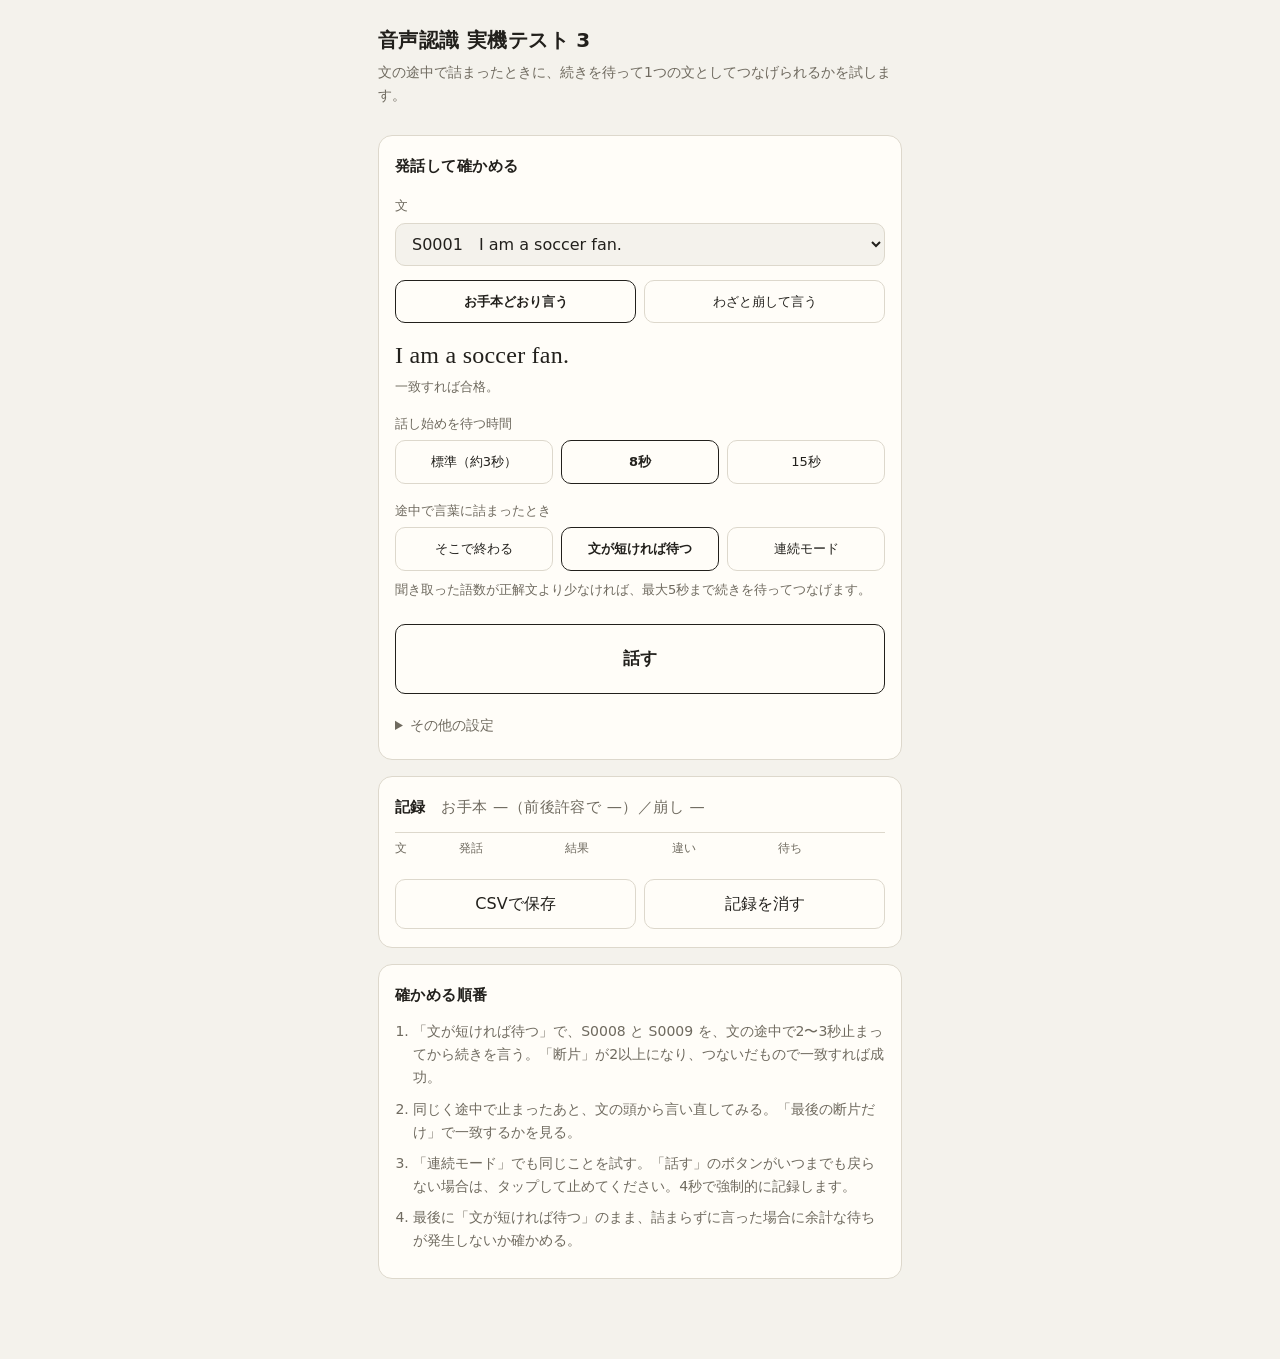
==== commit 28a30b68: "Add files via upload" ====
--- a/index.html
+++ b/index.html
@@ -3,7 +3,7 @@
 <head>
 <meta charset="utf-8">
 <meta name="viewport" content="width=device-width, initial-scale=1, viewport-fit=cover">
-<title>音声認識 実機テスト 2</title>
+<title>音声認識 実機テスト 3</title>
 <style>
   :root{
     color-scheme: light dark;
@@ -86,8 +86,8 @@
 </head>
 <body>
 <main>
-  <h1>音声認識 実機テスト 2</h1>
-  <p class="lede">話し始めを待つ時間の延長と、途中で詰まったときの聞き続けを試します。聞き取った文と正解文の違いを語単位で表示します。</p>
+  <h1>音声認識 実機テスト 3</h1>
+  <p class="lede">文の途中で詰まったときに、続きを待って1つの文としてつなげられるかを試します。</p>
 
   <section>
     <h2>発話して確かめる</h2>
@@ -112,11 +112,13 @@
 
     <span class="lbl">途中で言葉に詰まったとき</span>
     <div class="seg" role="group" aria-label="途中で詰まったとき" id="contSeg">
-      <button data-cont="0" aria-pressed="true">そこで終わる</button>
-      <button data-cont="1" aria-pressed="false">聞き続ける</button>
+      <button data-cont="off" aria-pressed="false">そこで終わる</button>
+      <button data-cont="length" aria-pressed="true">文が短ければ待つ</button>
+      <button data-cont="continuous" aria-pressed="false">連続モード</button>
     </div>
 
-    <button class="primary" id="btnRec" style="margin-top:22px">話す</button>
+    <p class="sayNote" id="contNote" style="margin-top:8px"></p>
+    <button class="primary" id="btnRec" style="margin-top:18px">話す</button>
 
     <div id="result" hidden>
       <p class="verdict" id="verdict"></p>
@@ -152,10 +154,10 @@
   <section>
     <h2>確かめる順番</h2>
     <ol>
-      <li>待ち時間を「8秒」にして、「話す」を押してから5秒ほど黙ってから話す。途中で打ち切られず、再開の音が気にならないかを見る。</li>
-      <li>「聞き続ける」にして、文の途中でわざと2秒止まってから続きを言う。文全体が1つにつながって聞き取られるかを見る。</li>
-      <li>S0004 と S0009 を、L の音を意識して数回ずつ言う。「違い」の欄に何が出るかを見る。</li>
-      <li>できればお子さん本人にも同じことをしてもらう。</li>
+      <li>「文が短ければ待つ」で、S0008 と S0009 を、文の途中で2〜3秒止まってから続きを言う。「断片」が2以上になり、つないだもので一致すれば成功。</li>
+      <li>同じく途中で止まったあと、文の頭から言い直してみる。「最後の断片だけ」で一致するかを見る。</li>
+      <li>「連続モード」でも同じことを試す。「話す」のボタンがいつまでも戻らない場合は、タップして止めてください。4秒で強制的に記録します。</li>
+      <li>最後に「文が短ければ待つ」のまま、詰まらずに言った場合に余計な待ちが発生しないか確かめる。</li>
     </ol>
   </section>
 </main>
@@ -274,8 +276,15 @@
 
 /* ---------- 設定 ---------- */
 let mode = 'ok', useLocal = false, usePhrases = false;
-let waitLimit = 8000, contMode = false;
-const SILENCE_AFTER_SPEECH = 2500;   // 聞き続けるモードで、最後の聞き取りからこの時間黙ったら終わる
+let waitLimit = 8000, contMode = 'length';
+const SILENCE_AFTER_SPEECH = 2500;   // 連続モードで、最後の聞き取りからこの時間黙ったら終わる
+const PAUSE_WINDOW = 5000;           // 文が短ければ待つモードで、詰まってから続きを待つ時間
+const CONT_LABEL = { off:'そこで終わる', length:'文が短ければ待つ', continuous:'連続モード' };
+const CONT_NOTE = {
+  off: '認識が切れたところで判定します。',
+  length: `聞き取った語数が正解文より少なければ、最大${PAUSE_WINDOW / 1000}秒まで続きを待ってつなげます。`,
+  continuous: 'ブラウザの連続認識を使います。Android では動きが不安定な場合があります。',
+};
 const HARD_CAP = 30000;
 
 const sel = $('sent');
@@ -294,7 +303,8 @@
 $('modeOk').addEventListener('click', e => { mode = 'ok'; press(e.target.parentElement, e.target); refreshPrompt(); });
 $('modeNg').addEventListener('click', e => { mode = 'ng'; press(e.target.parentElement, e.target); refreshPrompt(); });
 $('waitSeg').addEventListener('click', e => { const b = e.target.closest('button'); if (!b) return; waitLimit = +b.dataset.wait; press($('waitSeg'), b); });
-$('contSeg').addEventListener('click', e => { const b = e.target.closest('button'); if (!b) return; contMode = b.dataset.cont === '1'; press($('contSeg'), b); });
+$('contSeg').addEventListener('click', e => { const b = e.target.closest('button'); if (!b) return; contMode = b.dataset.cont; press($('contSeg'), b); $('contNote').textContent = CONT_NOTE[contMode]; });
+$('contNote').textContent = CONT_NOTE[contMode];
 $('tgLocal').addEventListener('click', () => { useLocal = !useLocal; $('tgLocal').setAttribute('aria-pressed', String(useLocal)); });
 $('tgPhrases').addEventListener('click', () => { usePhrases = !usePhrases; $('tgPhrases').setAttribute('aria-pressed', String(usePhrases)); });
 
@@ -307,8 +317,14 @@
 
 function setBtn(text, live){ $('btnRec').textContent = text; $('btnRec').classList.toggle('live', !!live); }
 
+function requestStop(){
+  S.userStopped = true;
+  try { S.rec && S.rec.stop(); } catch (e) {}
+  // stop() のあと onend が来ない端末への備え
+  setTimeout(() => { if (S && !S.done) { S.lastError = S.lastError || 'stuck-after-stop'; finishSession(); } }, 4000);
+}
 $('btnRec').addEventListener('click', () => {
-  if (S && !S.done) { S.userStopped = true; try { S.rec && S.rec.stop(); } catch (e) {} return; }
+  if (S && !S.done) { requestStop(); return; }
   startSession();
 });
 
@@ -325,7 +341,7 @@
     const sec = Math.floor((performance.now() - S.t0) / 1000);
     setBtn(S.speechAt ? `聞いています　${sec}秒　タップで終了` : `どうぞ　${sec}秒`, true);
   }, 250);
-  S.capTimer = setTimeout(() => { S.userStopped = true; try { S.rec && S.rec.stop(); } catch (e) {} }, HARD_CAP);
+  S.capTimer = setTimeout(requestStop, HARD_CAP);
   setBtn('どうぞ　0秒', true);
   $('result').hidden = true;
   launch();
@@ -335,8 +351,8 @@
   const r = new SR();
   r.lang = 'en-US';
   r.maxAlternatives = 3;
-  r.continuous = contMode;
-  r.interimResults = contMode;
+  r.continuous = contMode === 'continuous';
+  r.interimResults = contMode === 'continuous';
   if (useLocal) { try { r.processLocally = true; } catch (e) {} }
   if (usePhrases && hasPhraseCtor) {
     try { r.phrases = [new SpeechRecognitionPhrase(S.target, 2.0)]; } catch (e) {}
@@ -357,7 +373,7 @@
     }
     if (!S.speechAt) S.speechAt = performance.now();
     S.lastHeardAt = performance.now();
-    if (contMode) {
+    if (contMode === 'continuous') {
       clearTimeout(S.silenceTimer);
       S.silenceTimer = setTimeout(() => { S.silenceDone = true; try { S.rec.stop(); } catch (e) {} }, SILENCE_AFTER_SPEECH);
     }
@@ -375,8 +391,16 @@
       setTimeout(launch, 120);
       return;
     }
-    // 聞き続けるモード：話し始めたあとに切れたら、黙りきるまで作り直す
-    if (contMode && heardSomething && !S.userStopped && !S.silenceDone &&
+    // 文が短ければ待つ：語数が足りないうちは、続きを待って作り直す
+    if (contMode === 'length' && heardSomething && !S.userStopped &&
+        heardWordCount() < targetWordCount() &&
+        performance.now() - S.lastHeardAt < PAUSE_WINDOW) {
+      S.restarts++; S.lastError = '';
+      setTimeout(launch, 120);
+      return;
+    }
+    // 連続モード：話し始めたあとに切れたら、黙りきるまで作り直す
+    if (contMode === 'continuous' && heardSomething && !S.userStopped && !S.silenceDone &&
         performance.now() - S.lastHeardAt < SILENCE_AFTER_SPEECH) {
       S.restarts++; S.lastError = '';
       setTimeout(launch, 120);
@@ -389,6 +413,12 @@
   try { r.start(); }
   catch (e) { S.lastError = 'start-failed:' + e.name; finishSession(); }
 }
+
+function heardWordCount(){
+  const t = normalize(S.finals.map(f => f[0]).join(' '));
+  return t ? t.split(' ').length : 0;
+}
+function targetWordCount(){ return normalize(S.target).split(' ').length; }
 
 function finishSession(){
   if (S.done) return;
@@ -409,7 +439,11 @@
   // 候補：断片が1つなら候補1〜3、複数なら各断片の候補1をつないだもの
   let cands;
   if (S.finals.length === 1) cands = S.finals[0];
-  else if (S.finals.length > 1) cands = [S.finals.map(f => f[0]).join(' ')];
+  else if (S.finals.length > 1) {
+    const joined = S.finals.map(f => f[0]).join(' ');
+    const last = S.finals[S.finals.length - 1][0];
+    cands = joined === last ? [joined] : [joined, last];
+  }
   else cands = [];
   const norms = cands.map(normalize);
 
@@ -438,15 +472,18 @@
     ? (ops.length ? '違い　' + ops.map(o => `<b>${escapeHtml(o.t === 'sub' ? o.from + '→' + o.to : o.t === 'del' ? o.from + 'が抜け' : o.to + 'が余分')}</b>`).join('、') : '違いなし')
     : '';
   $('heard').innerHTML = cands.length
-    ? cands.map((a, i) => `<span>候補${i + 1}</span> ${escapeHtml(a)}`).join('<br>') +
-      (S.finals.length > 1 ? `<br><span>${S.finals.length}つの断片をつないだ結果</span>` : '')
+    ? cands.map((a, i) => {
+        const lbl = S.finals.length > 1 ? (i === 0 ? `${S.finals.length}つの断片をつないだもの` : '最後の断片だけ') : `候補${i + 1}`;
+        return `<span>${lbl}</span> ${escapeHtml(a)}`;
+      }).join('<br>')
     : '';
   $('meta').textContent =
-    `話し始めまで ${waitMs === null ? '—' : (waitMs / 1000).toFixed(1) + '秒'}　／　作り直し ${S.restarts}回　／　全体 ${(totalMs / 1000).toFixed(1)}秒`;
+    `${CONT_LABEL[contMode]}　／　話し始めまで ${waitMs === null ? '—' : (waitMs / 1000).toFixed(1) + '秒'}　／　作り直し ${S.restarts}回　／　断片 ${S.finals.length}　／　全体 ${(totalMs / 1000).toFixed(1)}秒`;
 
   rows.push({
     time: new Date().toISOString(), id: S.sent.id, mode: S.mode, spoken: S.spoken, target: S.target,
     waitLimit, continuous: contMode, local: useLocal, phrases: usePhrases && hasPhraseCtor,
+    pieces: S.finals.map(f => f[0]).join(' | '),
     restarts: S.restarts, segments: S.finals.length, waitMs: waitMs === null ? '' : waitMs, totalMs,
     alt1: cands[0] || '', alt2: cands[1] || '', alt3: cands[2] || '',
     normalized: best, exact, contains, diff: diffText(ops), good, err,
@@ -477,14 +514,14 @@
 $('btnCsv').addEventListener('click', () => {
   if (!rows.length) return;
   const head = ['time','id','mode','spoken','target','waitLimit','continuous','processLocally','phrases',
-                'restarts','segments','waitMs','totalMs','alt1','alt2','alt3','normalized','exact','contains','diff','good','error'];
+                'restarts','segments','pieces','waitMs','totalMs','alt1','alt2','alt3','normalized','exact','contains','diff','good','error'];
   const esc = v => `"${String(v).replace(/"/g, '""')}"`;
   const body = rows.map(r => [r.time,r.id,r.mode,r.spoken,r.target,r.waitLimit,r.continuous,r.local,r.phrases,
-    r.restarts,r.segments,r.waitMs,r.totalMs,r.alt1,r.alt2,r.alt3,r.normalized,r.exact,r.contains,r.diff,r.good,r.err].map(esc).join(','));
+    r.restarts,r.segments,r.pieces,r.waitMs,r.totalMs,r.alt1,r.alt2,r.alt3,r.normalized,r.exact,r.contains,r.diff,r.good,r.err].map(esc).join(','));
   const csv = '\uFEFF' + [head.join(','), ...body].join('\r\n');
   const a = document.createElement('a');
   a.href = URL.createObjectURL(new Blob([csv], { type: 'text/csv' }));
-  a.download = `stt-test2-${new Date().toISOString().slice(0,19).replace(/[:T-]/g,'')}.csv`;
+  a.download = `stt-test3-${new Date().toISOString().slice(0,19).replace(/[:T-]/g,'')}.csv`;
   a.click();
   setTimeout(() => URL.revokeObjectURL(a.href), 1000);
 });
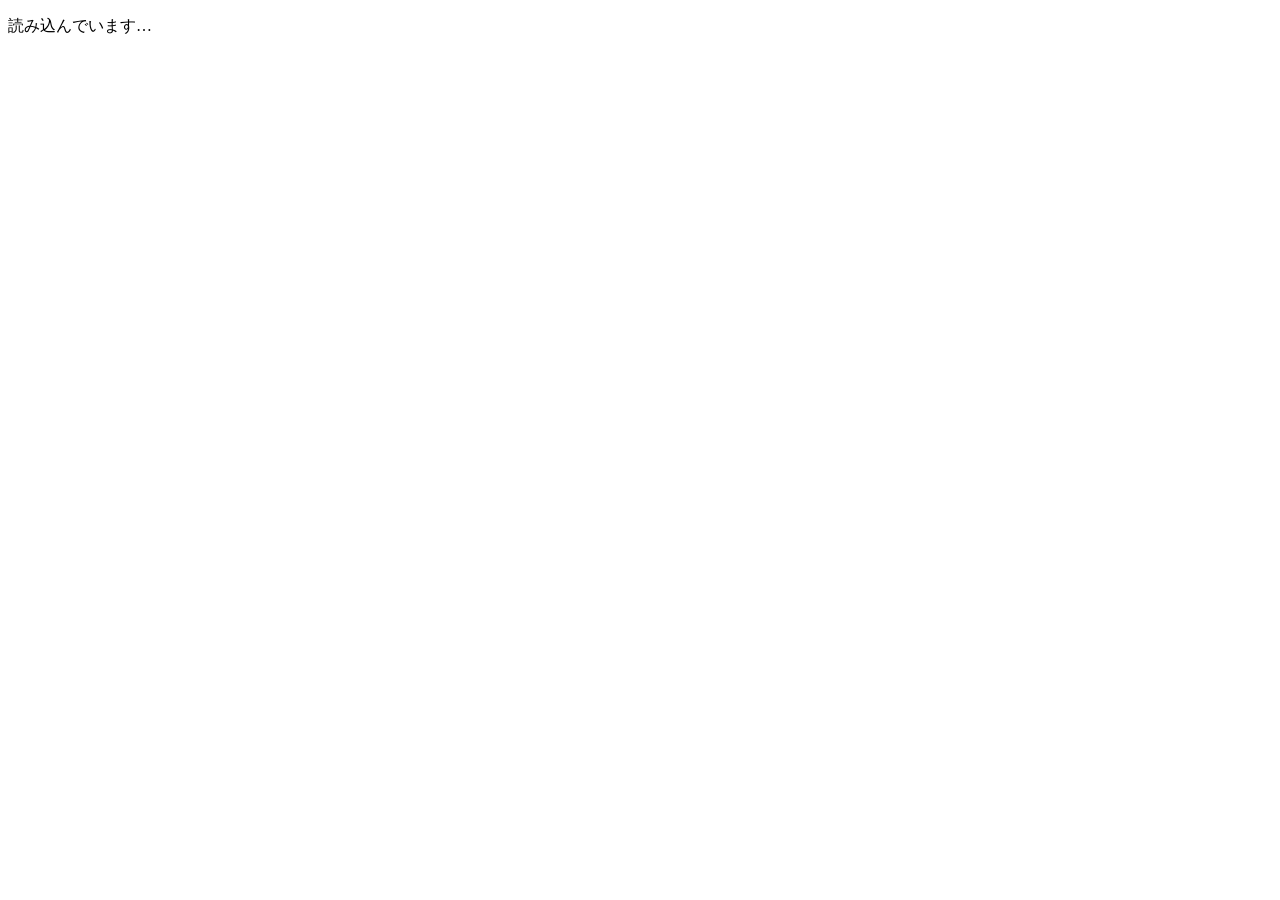
==== commit d5708673: "Add files via upload" ====
--- a/index.html
+++ b/index.html
@@ -1,557 +1,14 @@
 <!DOCTYPE html>
-<html lang="ja">
+<html lang="ja" data-theme="light" data-size="l">
 <head>
 <meta charset="utf-8">
 <meta name="viewport" content="width=device-width, initial-scale=1, viewport-fit=cover">
-<title>音声認識 実機テスト 3</title>
-<style>
-  :root{
-    color-scheme: light dark;
-    --bg:#f4f2ec; --surface:#fffdf8; --line:#ddd8cc; --text:#22201c;
-    --muted:#6f6a5f; --pass:#5c6f4e; --fail:#9c5c46; --wait:#7a6f52;
-    box-sizing:border-box;
-    padding-top: env(safe-area-inset-top, 0px);
-    padding-bottom: env(safe-area-inset-bottom, 0px);
-  }
-  @media (prefers-color-scheme: dark){
-    :root:not([data-theme="light"]){
-      --bg:#1b1a17; --surface:#24221e; --line:#3b3831; --text:#e9e5db;
-      --muted:#989285; --pass:#9db088; --fail:#c98a70; --wait:#bda874;
-    }
-  }
-  :root[data-theme="dark"]{
-    --bg:#1b1a17; --surface:#24221e; --line:#3b3831; --text:#e9e5db;
-    --muted:#989285; --pass:#9db088; --fail:#c98a70; --wait:#bda874;
-  }
-  *,*::before,*::after{box-sizing:inherit}
-  html{scroll-padding-top: env(safe-area-inset-top, 0px);}
-  body{
-    margin:0; background:var(--bg); color:var(--text);
-    font-family:"Hiragino Sans","Noto Sans JP",system-ui,-apple-system,"Segoe UI",sans-serif;
-    font-size:16px; line-height:1.65; -webkit-text-size-adjust:100%;
-  }
-  main{max-width:560px; margin:0 auto; padding:24px 18px 64px;}
-  h1{font-size:1.25rem; font-weight:600; margin:0 0 4px; letter-spacing:.02em;}
-  h2{font-size:.95rem; font-weight:600; margin:0 0 12px; letter-spacing:.03em;}
-  p{margin:0 0 12px;}
-  .lede{color:var(--muted); font-size:.875rem; margin-bottom:28px;}
-  section{
-    background:var(--surface); border:0.5px solid var(--line); border-radius:14px;
-    padding:18px 16px; margin-bottom:16px;
-  }
-  .row{display:flex; justify-content:space-between; gap:12px; padding:7px 0; border-top:0.5px solid var(--line); font-size:.875rem;}
-  .row:first-of-type{border-top:0;}
-  .row dt{color:var(--muted); flex:0 0 auto;}
-  .row dd{margin:0; text-align:right; word-break:break-word; font-variant-numeric:tabular-nums;}
-  dl{margin:0;}
-  .muted{color:var(--muted);}
-  .pass{color:var(--pass);} .fail{color:var(--fail);} .wait{color:var(--wait);}
-  button{
-    font:inherit; color:var(--text); background:transparent;
-    border:0.5px solid var(--line); border-radius:10px;
-    padding:11px 16px; cursor:pointer; -webkit-tap-highlight-color:transparent;
-  }
-  button:active{transform:scale(.985);}
-  button:focus-visible{outline:2px solid var(--text); outline-offset:2px;}
-  button[disabled]{opacity:.4; cursor:default;}
-  .primary{width:100%; padding:20px; font-size:1.05rem; font-weight:600; border-width:1px; border-color:var(--text); font-variant-numeric:tabular-nums;}
-  .primary.live{border-color:var(--wait); color:var(--wait);}
-  label, .lbl{display:block; font-size:.8125rem; color:var(--muted); margin:16px 0 6px;}
-  select, input[type=range]{width:100%; font:inherit; color:var(--text); background:var(--bg);
-    border:0.5px solid var(--line); border-radius:10px; padding:10px 12px;}
-  .seg{display:flex; gap:8px; flex-wrap:wrap;}
-  .seg button{flex:1 1 0; min-width:88px; font-size:.8125rem; padding:10px 8px;}
-  .seg button[aria-pressed=true]{border-color:var(--text); font-weight:600;}
-  .say{
-    font-family:ui-serif,Georgia,"Times New Roman",serif;
-    font-size:1.5rem; line-height:1.35; margin:16px 0 4px; letter-spacing:.01em;
-  }
-  .sayNote{font-size:.8125rem; color:var(--muted); margin-bottom:6px;}
-  .verdict{font-size:1.05rem; font-weight:600; margin:16px 0 6px;}
-  .heard{font-size:.9375rem; word-break:break-word; margin-bottom:8px;}
-  .heard span, .meta{color:var(--muted); font-size:.8125rem;}
-  .diff{font-size:.9375rem; margin-bottom:6px;}
-  .diff b{font-weight:600; color:var(--fail);}
-  table{width:100%; border-collapse:collapse; font-size:.75rem; font-variant-numeric:tabular-nums;}
-  th,td{text-align:left; padding:6px 6px 6px 0; border-top:0.5px solid var(--line); vertical-align:top;}
-  th{color:var(--muted); font-weight:500;}
-  .logwrap{overflow-x:auto; -webkit-overflow-scrolling:touch; margin-top:4px;}
-  .actions{display:flex; gap:8px; margin-top:14px;}
-  .actions button{flex:1;}
-  details{margin-top:16px; font-size:.875rem;}
-  summary{color:var(--muted); cursor:pointer; padding:4px 0;}
-  ol{margin:0; padding-left:1.3em; font-size:.875rem; color:var(--muted);}
-  ol li{margin-bottom:8px;}
-</style>
+<meta name="theme-color" content="#f5f3ee">
+<title>暗唱トレーニング</title>
+<link rel="stylesheet" href="css/app.css">
 </head>
 <body>
-<main>
-  <h1>音声認識 実機テスト 3</h1>
-  <p class="lede">文の途中で詰まったときに、続きを待って1つの文としてつなげられるかを試します。</p>
-
-  <section>
-    <h2>発話して確かめる</h2>
-
-    <label for="sent">文</label>
-    <select id="sent"></select>
-
-    <div class="seg" role="group" aria-label="発話の種類" style="margin-top:14px">
-      <button id="modeOk" aria-pressed="true">お手本どおり言う</button>
-      <button id="modeNg" aria-pressed="false">わざと崩して言う</button>
-    </div>
-
-    <p class="say" id="sayText"></p>
-    <p class="sayNote" id="sayNote"></p>
-
-    <span class="lbl">話し始めを待つ時間</span>
-    <div class="seg" role="group" aria-label="話し始めを待つ時間" id="waitSeg">
-      <button data-wait="0" aria-pressed="false">標準（約3秒）</button>
-      <button data-wait="8000" aria-pressed="true">8秒</button>
-      <button data-wait="15000" aria-pressed="false">15秒</button>
-    </div>
-
-    <span class="lbl">途中で言葉に詰まったとき</span>
-    <div class="seg" role="group" aria-label="途中で詰まったとき" id="contSeg">
-      <button data-cont="off" aria-pressed="false">そこで終わる</button>
-      <button data-cont="length" aria-pressed="true">文が短ければ待つ</button>
-      <button data-cont="continuous" aria-pressed="false">連続モード</button>
-    </div>
-
-    <p class="sayNote" id="contNote" style="margin-top:8px"></p>
-    <button class="primary" id="btnRec" style="margin-top:18px">話す</button>
-
-    <div id="result" hidden>
-      <p class="verdict" id="verdict"></p>
-      <p class="diff" id="diff"></p>
-      <p class="heard" id="heard"></p>
-      <p class="meta" id="meta"></p>
-    </div>
-
-    <details>
-      <summary>その他の設定</summary>
-      <dl id="env" style="margin-top:8px"></dl>
-      <div class="seg" style="margin-top:12px">
-        <button id="tgLocal" aria-pressed="false">端末内で処理</button>
-        <button id="tgPhrases" aria-pressed="false" hidden>ヒントを渡す</button>
-      </div>
-    </details>
-  </section>
-
-  <section>
-    <h2>記録　<span id="count" class="muted" style="font-weight:400"></span></h2>
-    <div class="logwrap">
-      <table>
-        <thead><tr><th>文</th><th>発話</th><th>結果</th><th>違い</th><th>待ち</th></tr></thead>
-        <tbody id="log"></tbody>
-      </table>
-    </div>
-    <div class="actions">
-      <button id="btnCsv">CSVで保存</button>
-      <button id="btnClear">記録を消す</button>
-    </div>
-  </section>
-
-  <section>
-    <h2>確かめる順番</h2>
-    <ol>
-      <li>「文が短ければ待つ」で、S0008 と S0009 を、文の途中で2〜3秒止まってから続きを言う。「断片」が2以上になり、つないだもので一致すれば成功。</li>
-      <li>同じく途中で止まったあと、文の頭から言い直してみる。「最後の断片だけ」で一致するかを見る。</li>
-      <li>「連続モード」でも同じことを試す。「話す」のボタンがいつまでも戻らない場合は、タップして止めてください。4秒で強制的に記録します。</li>
-      <li>最後に「文が短ければ待つ」のまま、詰まらずに言った場合に余計な待ちが発生しないか確かめる。</li>
-    </ol>
-  </section>
-</main>
-<script>
-(() => {
-'use strict';
-
-/* ---------- 検証に使う10文 ---------- */
-const SENTENCES = [
-  { id:'S0001', ok:'I am a soccer fan.',                 ng:'I am a tennis fan.',             note:'soccer を tennis に' },
-  { id:'S0002', ok:'I can see you tomorrow morning.',     ng:'I can see you tomorrow evening.', note:'morning を evening に' },
-  { id:'S0003', ok:'You will be able to swim soon.',      ng:'You will be able to sing soon.',  note:'swim を sing に' },
-  { id:'S0004', ok:'She could play the violin at five.',  ng:'She could play the piano at five.',note:'violin を piano に' },
-  { id:'S0005', ok:'You can enter if you have a ticket.', ng:'You can enter if you have a card.',note:'ticket を card に' },
-  { id:'S0006', ok:"You can't park your car here.",       ng:'You can park your car here.',     note:"can't を can に" },
-  { id:'S0007', ok:'Can I turn on the radio?',            ng:'Can I turn off the radio?',       note:'on を off に' },
-  { id:'S0008', ok:'Can you open the window?',            ng:'Can I open the window?',          note:'you を I に' },
-  { id:'S0009', ok:'Could you lend me the book?',         ng:'Could you borrow me the book?',   note:'lend を borrow に' },
-  { id:'S0010', ok:'May I use your bathroom?',            ng:'May I use my bathroom?',          note:'your を my に' },
-];
-
-/* ---------- 正規化（本番アプリと同じ規則） ---------- */
-const CONTRACTIONS = [
-  [/\bi'm\b/g,'i am'],[/\bcan't\b/g,'can not'],[/\bcannot\b/g,'can not'],
-  [/\bwon't\b/g,'will not'],[/\bdon't\b/g,'do not'],[/\bdoesn't\b/g,'does not'],
-  [/\bdidn't\b/g,'did not'],[/\bisn't\b/g,'is not'],[/\baren't\b/g,'are not'],
-  [/\bwasn't\b/g,'was not'],[/\bweren't\b/g,'were not'],[/\bcouldn't\b/g,'could not'],
-  [/\bshouldn't\b/g,'should not'],[/\bwouldn't\b/g,'would not'],[/\bmustn't\b/g,'must not'],
-  [/\byou'll\b/g,'you will'],[/\bi'll\b/g,'i will'],[/\bhe'll\b/g,'he will'],
-  [/\bshe'll\b/g,'she will'],[/\bwe'll\b/g,'we will'],[/\bthey'll\b/g,'they will'],
-  [/\bit's\b/g,'it is'],[/\bthat's\b/g,'that is'],
-  [/\bi've\b/g,'i have'],[/\byou've\b/g,'you have'],[/\bwe've\b/g,'we have'],
-];
-const NO_APOS = [
-  [/\bcant\b/g,'can not'],[/\bwont\b/g,'will not'],[/\bdont\b/g,'do not'],
-  [/\bdoesnt\b/g,'does not'],[/\bdidnt\b/g,'did not'],[/\bisnt\b/g,'is not'],
-  [/\barent\b/g,'are not'],[/\bwasnt\b/g,'was not'],[/\bwerent\b/g,'were not'],
-  [/\bcouldnt\b/g,'could not'],[/\bshouldnt\b/g,'should not'],[/\bmustnt\b/g,'must not'],
-  [/\byoull\b/g,'you will'],[/\btheyll\b/g,'they will'],[/\bweve\b/g,'we have'],
-  [/\bive\b/g,'i have'],[/\byouve\b/g,'you have'],[/\bim\b/g,'i am'],
-];
-const ONES = ['zero','one','two','three','four','five','six','seven','eight','nine','ten',
-  'eleven','twelve','thirteen','fourteen','fifteen','sixteen','seventeen','eighteen','nineteen'];
-const TENS = ['','','twenty','thirty','forty','fifty','sixty','seventy','eighty','ninety'];
-function numWords(n){ if (n < 20) return ONES[n]; const o = n % 10; return TENS[Math.floor(n/10)] + (o ? ' ' + ONES[o] : ''); }
-
-function normalize(s){
-  let t = (s || '').toLowerCase().replace(/[\u2018\u2019\u02bc]/g, "'");
-  // 時刻表記：認識器は "at five" を "at 5:00" と書き起こすことがある
-  t = t.replace(/\b(\d{1,2}):00\b/g, '$1').replace(/\b(\d{1,2}):(\d{2})\b/g, '$1 $2');
-  for (const [re, to] of CONTRACTIONS) t = t.replace(re, to);
-  t = t.replace(/[^a-z0-9\s]/g, ' ');
-  for (const [re, to] of NO_APOS) t = t.replace(re, to);
-  t = t.replace(/\b(\d{1,2})\b/g, (m, d) => numWords(+d));
-  return t.replace(/\s+/g, ' ').trim();
-}
-
-/* ---------- 語単位の違い（正解文 → 聞き取り） ---------- */
-function wordDiff(targetN, heardN){
-  const a = targetN ? targetN.split(' ') : [];
-  const b = heardN ? heardN.split(' ') : [];
-  const n = a.length, m = b.length;
-  const D = Array.from({ length: n + 1 }, () => new Array(m + 1).fill(0));
-  for (let i = 0; i <= n; i++) D[i][0] = i;
-  for (let j = 0; j <= m; j++) D[0][j] = j;
-  for (let i = 1; i <= n; i++) for (let j = 1; j <= m; j++) {
-    D[i][j] = Math.min(D[i-1][j] + 1, D[i][j-1] + 1, D[i-1][j-1] + (a[i-1] === b[j-1] ? 0 : 1));
-  }
-  const ops = []; let i = n, j = m;
-  while (i > 0 || j > 0) {
-    if (i > 0 && j > 0 && D[i][j] === D[i-1][j-1] + (a[i-1] === b[j-1] ? 0 : 1)) {
-      if (a[i-1] !== b[j-1]) ops.push({ t:'sub', from:a[i-1], to:b[j-1] });
-      i--; j--;
-    } else if (i > 0 && D[i][j] === D[i-1][j] + 1) {
-      ops.push({ t:'del', from:a[i-1] }); i--;
-    } else {
-      ops.push({ t:'ins', to:b[j-1] }); j--;
-    }
-  }
-  return ops.reverse();
-}
-function diffText(ops){
-  return ops.map(o => o.t === 'sub' ? `${o.from}→${o.to}` : o.t === 'del' ? `${o.from}が抜け` : `${o.to}が余分`).join('、');
-}
-// 正解文が、前後に余計な語を挟んでそのまま含まれているか
-function containsTarget(heardN, targetN){
-  return (' ' + heardN + ' ').includes(' ' + targetN + ' ');
-}
-
-/* ---------- 表示ヘルパ ---------- */
-const $ = id => document.getElementById(id);
-function row(dl, label, value, cls){
-  const d = document.createElement('div'); d.className = 'row';
-  const dt = document.createElement('dt'); dt.textContent = label;
-  const dd = document.createElement('dd'); dd.textContent = value;
-  if (cls) dd.className = cls;
-  d.append(dt, dd); dl.append(d);
-}
-function escapeHtml(s){ return String(s).replace(/[&<>"]/g, c => ({ '&':'&amp;','<':'&lt;','>':'&gt;','"':'&quot;' }[c])); }
-function press(groupEl, btn){ groupEl.querySelectorAll('button').forEach(b => b.setAttribute('aria-pressed', String(b === btn))); }
-
-/* ---------- 環境 ---------- */
-const SR = window.SpeechRecognition || window.webkitSpeechRecognition;
-const hasPhraseCtor = typeof window.SpeechRecognitionPhrase !== 'undefined';
-
-(function showEnv(){
-  const dl = $('env');
-  const ua = navigator.userAgent;
-  row(dl, 'Chrome', (ua.match(/Chrome\/([\d.]+)/) || [])[1] || '不明');
-  row(dl, 'OS', /Android/.test(ua) ? 'Android' : /iPhone|iPad/.test(ua) ? 'iOS' : 'その他');
-  row(dl, '安全なコンテキスト', isSecureContext ? 'はい' : 'いいえ（HTTPSが必要）', isSecureContext ? 'pass' : 'fail');
-  row(dl, 'ヒント（phrases）', hasPhraseCtor ? 'あり' : 'なし');
-  if (hasPhraseCtor) $('tgPhrases').hidden = false;
-  if (!SR) { $('btnRec').disabled = true; row(dl, 'SpeechRecognition', 'なし', 'fail'); }
-})();
-
-/* ---------- 設定 ---------- */
-let mode = 'ok', useLocal = false, usePhrases = false;
-let waitLimit = 8000, contMode = 'length';
-const SILENCE_AFTER_SPEECH = 2500;   // 連続モードで、最後の聞き取りからこの時間黙ったら終わる
-const PAUSE_WINDOW = 5000;           // 文が短ければ待つモードで、詰まってから続きを待つ時間
-const CONT_LABEL = { off:'そこで終わる', length:'文が短ければ待つ', continuous:'連続モード' };
-const CONT_NOTE = {
-  off: '認識が切れたところで判定します。',
-  length: `聞き取った語数が正解文より少なければ、最大${PAUSE_WINDOW / 1000}秒まで続きを待ってつなげます。`,
-  continuous: 'ブラウザの連続認識を使います。Android では動きが不安定な場合があります。',
-};
-const HARD_CAP = 30000;
-
-const sel = $('sent');
-SENTENCES.forEach((s, i) => {
-  const o = document.createElement('option');
-  o.value = String(i); o.textContent = `${s.id}　${s.ok}`;
-  sel.append(o);
-});
-function refreshPrompt(){
-  const s = SENTENCES[+sel.value];
-  $('sayText').textContent = mode === 'ok' ? s.ok : s.ng;
-  $('sayNote').textContent = mode === 'ok' ? '一致すれば合格。' : `${s.note}。一致しなければ合格。`;
-  $('result').hidden = true;
-}
-sel.addEventListener('change', refreshPrompt);
-$('modeOk').addEventListener('click', e => { mode = 'ok'; press(e.target.parentElement, e.target); refreshPrompt(); });
-$('modeNg').addEventListener('click', e => { mode = 'ng'; press(e.target.parentElement, e.target); refreshPrompt(); });
-$('waitSeg').addEventListener('click', e => { const b = e.target.closest('button'); if (!b) return; waitLimit = +b.dataset.wait; press($('waitSeg'), b); });
-$('contSeg').addEventListener('click', e => { const b = e.target.closest('button'); if (!b) return; contMode = b.dataset.cont; press($('contSeg'), b); $('contNote').textContent = CONT_NOTE[contMode]; });
-$('contNote').textContent = CONT_NOTE[contMode];
-$('tgLocal').addEventListener('click', () => { useLocal = !useLocal; $('tgLocal').setAttribute('aria-pressed', String(useLocal)); });
-$('tgPhrases').addEventListener('click', () => { usePhrases = !usePhrases; $('tgPhrases').setAttribute('aria-pressed', String(usePhrases)); });
-
-/* ---------- 認識セッション ----------
-   1回の「話す」＝1セッション。中で SpeechRecognition を何度か作り直す。
-   ・話し始める前に打ち切られたら、待ち時間の上限まで自動で再開
-   ・聞き続けるモードでは、途中で切れても再開し、確定した断片をつなぐ
-*/
-let S = null;
-
-function setBtn(text, live){ $('btnRec').textContent = text; $('btnRec').classList.toggle('live', !!live); }
-
-function requestStop(){
-  S.userStopped = true;
-  try { S.rec && S.rec.stop(); } catch (e) {}
-  // stop() のあと onend が来ない端末への備え
-  setTimeout(() => { if (S && !S.done) { S.lastError = S.lastError || 'stuck-after-stop'; finishSession(); } }, 4000);
-}
-$('btnRec').addEventListener('click', () => {
-  if (S && !S.done) { requestStop(); return; }
-  startSession();
-});
-
-function startSession(){
-  const s = SENTENCES[+sel.value];
-  S = {
-    sent: s, spoken: mode === 'ok' ? s.ok : s.ng, target: s.ok, mode,
-    t0: performance.now(), speechAt: 0, lastHeardAt: 0,
-    restarts: 0, finals: [], interim: '', lastError: '',
-    userStopped: false, silenceDone: false, done: false, rec: null,
-    ticker: null, silenceTimer: null, capTimer: null,
-  };
-  S.ticker = setInterval(() => {
-    const sec = Math.floor((performance.now() - S.t0) / 1000);
-    setBtn(S.speechAt ? `聞いています　${sec}秒　タップで終了` : `どうぞ　${sec}秒`, true);
-  }, 250);
-  S.capTimer = setTimeout(requestStop, HARD_CAP);
-  setBtn('どうぞ　0秒', true);
-  $('result').hidden = true;
-  launch();
-}
-
-function launch(){
-  const r = new SR();
-  r.lang = 'en-US';
-  r.maxAlternatives = 3;
-  r.continuous = contMode === 'continuous';
-  r.interimResults = contMode === 'continuous';
-  if (useLocal) { try { r.processLocally = true; } catch (e) {} }
-  if (usePhrases && hasPhraseCtor) {
-    try { r.phrases = [new SpeechRecognitionPhrase(S.target, 2.0)]; } catch (e) {}
-  }
-
-  r.onspeechstart = () => { if (!S.speechAt) S.speechAt = performance.now(); };
-  r.onresult = e => {
-    for (let i = e.resultIndex; i < e.results.length; i++) {
-      const res = e.results[i];
-      if (res.isFinal) {
-        const alts = [];
-        for (let j = 0; j < res.length; j++) alts.push(res[j].transcript.trim());
-        S.finals.push(alts);
-        S.interim = '';
-      } else {
-        S.interim = res[0].transcript;
-      }
-    }
-    if (!S.speechAt) S.speechAt = performance.now();
-    S.lastHeardAt = performance.now();
-    if (contMode === 'continuous') {
-      clearTimeout(S.silenceTimer);
-      S.silenceTimer = setTimeout(() => { S.silenceDone = true; try { S.rec.stop(); } catch (e) {} }, SILENCE_AFTER_SPEECH);
-    }
-  };
-  r.onerror = e => { S.lastError = e.error; };
-  r.onend = () => {
-    if (S.done) return;
-    const elapsed = performance.now() - S.t0;
-    const heardSomething = S.finals.length > 0;
-
-    // 話し始める前に切れた：待ち時間の上限まで作り直す
-    if (!heardSomething && !S.userStopped && elapsed < waitLimit &&
-        (S.lastError === 'no-speech' || S.lastError === '' )) {
-      S.restarts++; S.lastError = '';
-      setTimeout(launch, 120);
-      return;
-    }
-    // 文が短ければ待つ：語数が足りないうちは、続きを待って作り直す
-    if (contMode === 'length' && heardSomething && !S.userStopped &&
-        heardWordCount() < targetWordCount() &&
-        performance.now() - S.lastHeardAt < PAUSE_WINDOW) {
-      S.restarts++; S.lastError = '';
-      setTimeout(launch, 120);
-      return;
-    }
-    // 連続モード：話し始めたあとに切れたら、黙りきるまで作り直す
-    if (contMode === 'continuous' && heardSomething && !S.userStopped && !S.silenceDone &&
-        performance.now() - S.lastHeardAt < SILENCE_AFTER_SPEECH) {
-      S.restarts++; S.lastError = '';
-      setTimeout(launch, 120);
-      return;
-    }
-    finishSession();
-  };
-
-  S.rec = r;
-  try { r.start(); }
-  catch (e) { S.lastError = 'start-failed:' + e.name; finishSession(); }
-}
-
-function heardWordCount(){
-  const t = normalize(S.finals.map(f => f[0]).join(' '));
-  return t ? t.split(' ').length : 0;
-}
-function targetWordCount(){ return normalize(S.target).split(' ').length; }
-
-function finishSession(){
-  if (S.done) return;
-  S.done = true;
-  clearInterval(S.ticker); clearTimeout(S.silenceTimer); clearTimeout(S.capTimer);
-  setBtn('話す', false);
-  // 途中で確定しなかった断片も拾う
-  if (S.interim) S.finals.push([S.interim.trim()]);
-  record();
-}
-
-/* ---------- 判定と記録 ---------- */
-const rows = [];
-
-function record(){
-  const nTarget = normalize(S.target);
-
-  // 候補：断片が1つなら候補1〜3、複数なら各断片の候補1をつないだもの
-  let cands;
-  if (S.finals.length === 1) cands = S.finals[0];
-  else if (S.finals.length > 1) {
-    const joined = S.finals.map(f => f[0]).join(' ');
-    const last = S.finals[S.finals.length - 1][0];
-    cands = joined === last ? [joined] : [joined, last];
-  }
-  else cands = [];
-  const norms = cands.map(normalize);
-
-  const exact = norms.includes(nTarget);
-  const contains = !exact && norms.some(n => containsTarget(n, nTarget));
-  const best = exact ? norms[norms.indexOf(nTarget)] : (norms[0] || '');
-  const ops = wordDiff(nTarget, best);
-
-  const expectMatch = S.mode === 'ok';
-  const err = cands.length ? '' : (S.lastError || 'no-result');
-  const good = err ? false : (expectMatch ? exact : !exact && !contains);
-
-  const waitMs = S.speechAt ? Math.round(S.speechAt - S.t0) : null;
-  const totalMs = Math.round(performance.now() - S.t0);
-
-  // 画面
-  $('result').hidden = false;
-  let v;
-  if (err) v = err === 'no-speech' ? '話し始めを検出できませんでした' : 'エラー：' + err;
-  else if (expectMatch) v = exact ? '一致した（期待どおり）' : contains ? '前後の余計な語を除けば一致' : '一致しなかった';
-  else v = (!exact && !contains) ? '一致しなかった（期待どおり）' : '一致してしまった（要注意）';
-  $('verdict').textContent = v;
-  $('verdict').className = 'verdict ' + (err ? 'fail' : good ? 'pass' : contains && expectMatch ? 'wait' : 'fail');
-
-  $('diff').innerHTML = cands.length
-    ? (ops.length ? '違い　' + ops.map(o => `<b>${escapeHtml(o.t === 'sub' ? o.from + '→' + o.to : o.t === 'del' ? o.from + 'が抜け' : o.to + 'が余分')}</b>`).join('、') : '違いなし')
-    : '';
-  $('heard').innerHTML = cands.length
-    ? cands.map((a, i) => {
-        const lbl = S.finals.length > 1 ? (i === 0 ? `${S.finals.length}つの断片をつないだもの` : '最後の断片だけ') : `候補${i + 1}`;
-        return `<span>${lbl}</span> ${escapeHtml(a)}`;
-      }).join('<br>')
-    : '';
-  $('meta').textContent =
-    `${CONT_LABEL[contMode]}　／　話し始めまで ${waitMs === null ? '—' : (waitMs / 1000).toFixed(1) + '秒'}　／　作り直し ${S.restarts}回　／　断片 ${S.finals.length}　／　全体 ${(totalMs / 1000).toFixed(1)}秒`;
-
-  rows.push({
-    time: new Date().toISOString(), id: S.sent.id, mode: S.mode, spoken: S.spoken, target: S.target,
-    waitLimit, continuous: contMode, local: useLocal, phrases: usePhrases && hasPhraseCtor,
-    pieces: S.finals.map(f => f[0]).join(' | '),
-    restarts: S.restarts, segments: S.finals.length, waitMs: waitMs === null ? '' : waitMs, totalMs,
-    alt1: cands[0] || '', alt2: cands[1] || '', alt3: cands[2] || '',
-    normalized: best, exact, contains, diff: diffText(ops), good, err,
-  });
-  renderLog();
-}
-
-function renderLog(){
-  const tb = $('log'); tb.innerHTML = '';
-  for (const r of rows.slice().reverse()) {
-    const tr = document.createElement('tr');
-    const verdict = r.err ? 'エラー' : r.good ? '期待どおり' : (r.mode === 'ok' && r.contains) ? '前後に余分' : '要注意';
-    const cells = [r.id, r.mode === 'ok' ? 'お手本' : '崩し', verdict, r.diff || '—', r.waitMs === '' ? '—' : (r.waitMs / 1000).toFixed(1)];
-    cells.forEach((c, i) => {
-      const td = document.createElement('td'); td.textContent = c;
-      if (i === 2) td.className = r.err ? 'fail' : r.good ? 'pass' : (r.mode === 'ok' && r.contains) ? 'wait' : 'fail';
-      tr.append(td);
-    });
-    tb.append(tr);
-  }
-  const ok = rows.filter(r => r.mode === 'ok' && !r.err);
-  const ng = rows.filter(r => r.mode === 'ng' && !r.err);
-  const pct = (n, d) => d ? Math.round(n / d * 100) + '%' : '—';
-  $('count').textContent =
-    `お手本 ${pct(ok.filter(r => r.exact).length, ok.length)}（前後許容で ${pct(ok.filter(r => r.exact || r.contains).length, ok.length)}）／崩し ${pct(ng.filter(r => r.good).length, ng.length)}`;
-}
-
-$('btnCsv').addEventListener('click', () => {
-  if (!rows.length) return;
-  const head = ['time','id','mode','spoken','target','waitLimit','continuous','processLocally','phrases',
-                'restarts','segments','pieces','waitMs','totalMs','alt1','alt2','alt3','normalized','exact','contains','diff','good','error'];
-  const esc = v => `"${String(v).replace(/"/g, '""')}"`;
-  const body = rows.map(r => [r.time,r.id,r.mode,r.spoken,r.target,r.waitLimit,r.continuous,r.local,r.phrases,
-    r.restarts,r.segments,r.pieces,r.waitMs,r.totalMs,r.alt1,r.alt2,r.alt3,r.normalized,r.exact,r.contains,r.diff,r.good,r.err].map(esc).join(','));
-  const csv = '\uFEFF' + [head.join(','), ...body].join('\r\n');
-  const a = document.createElement('a');
-  a.href = URL.createObjectURL(new Blob([csv], { type: 'text/csv' }));
-  a.download = `stt-test3-${new Date().toISOString().slice(0,19).replace(/[:T-]/g,'')}.csv`;
-  a.click();
-  setTimeout(() => URL.revokeObjectURL(a.href), 1000);
-});
-$('btnClear').addEventListener('click', () => { rows.length = 0; renderLog(); });
-
-/* ---------- ホーム画面に追加できるようにする ---------- */
-(function addManifest(){
-  try {
-    const c = document.createElement('canvas'); c.width = c.height = 512;
-    const g = c.getContext('2d');
-    g.fillStyle = '#1b1a17'; g.fillRect(0, 0, 512, 512);
-    g.fillStyle = '#e9e5db'; g.font = '600 200px sans-serif';
-    g.textAlign = 'center'; g.textBaseline = 'middle';
-    g.fillText('STT', 256, 266);
-    const m = {
-      name: '音声認識 実機テスト', short_name: 'STT検証', display: 'standalone',
-      start_url: location.href, scope: location.href.replace(/[^/]*$/, ''),
-      background_color: '#1b1a17', theme_color: '#1b1a17',
-      icons: [{ src: c.toDataURL('image/png'), sizes: '512x512', type: 'image/png', purpose: 'any' }],
-    };
-    const link = document.createElement('link');
-    link.rel = 'manifest';
-    link.href = 'data:application/manifest+json,' + encodeURIComponent(JSON.stringify(m));
-    document.head.append(link);
-  } catch (e) {}
-})();
-
-refreshPrompt();
-renderLog();
-})();
-</script>
+<div id="app"><main class="home"><p class="notice">読み込んでいます…</p></main></div>
+<script type="module" src="js/main.js"></script>
 </body>
 </html>
